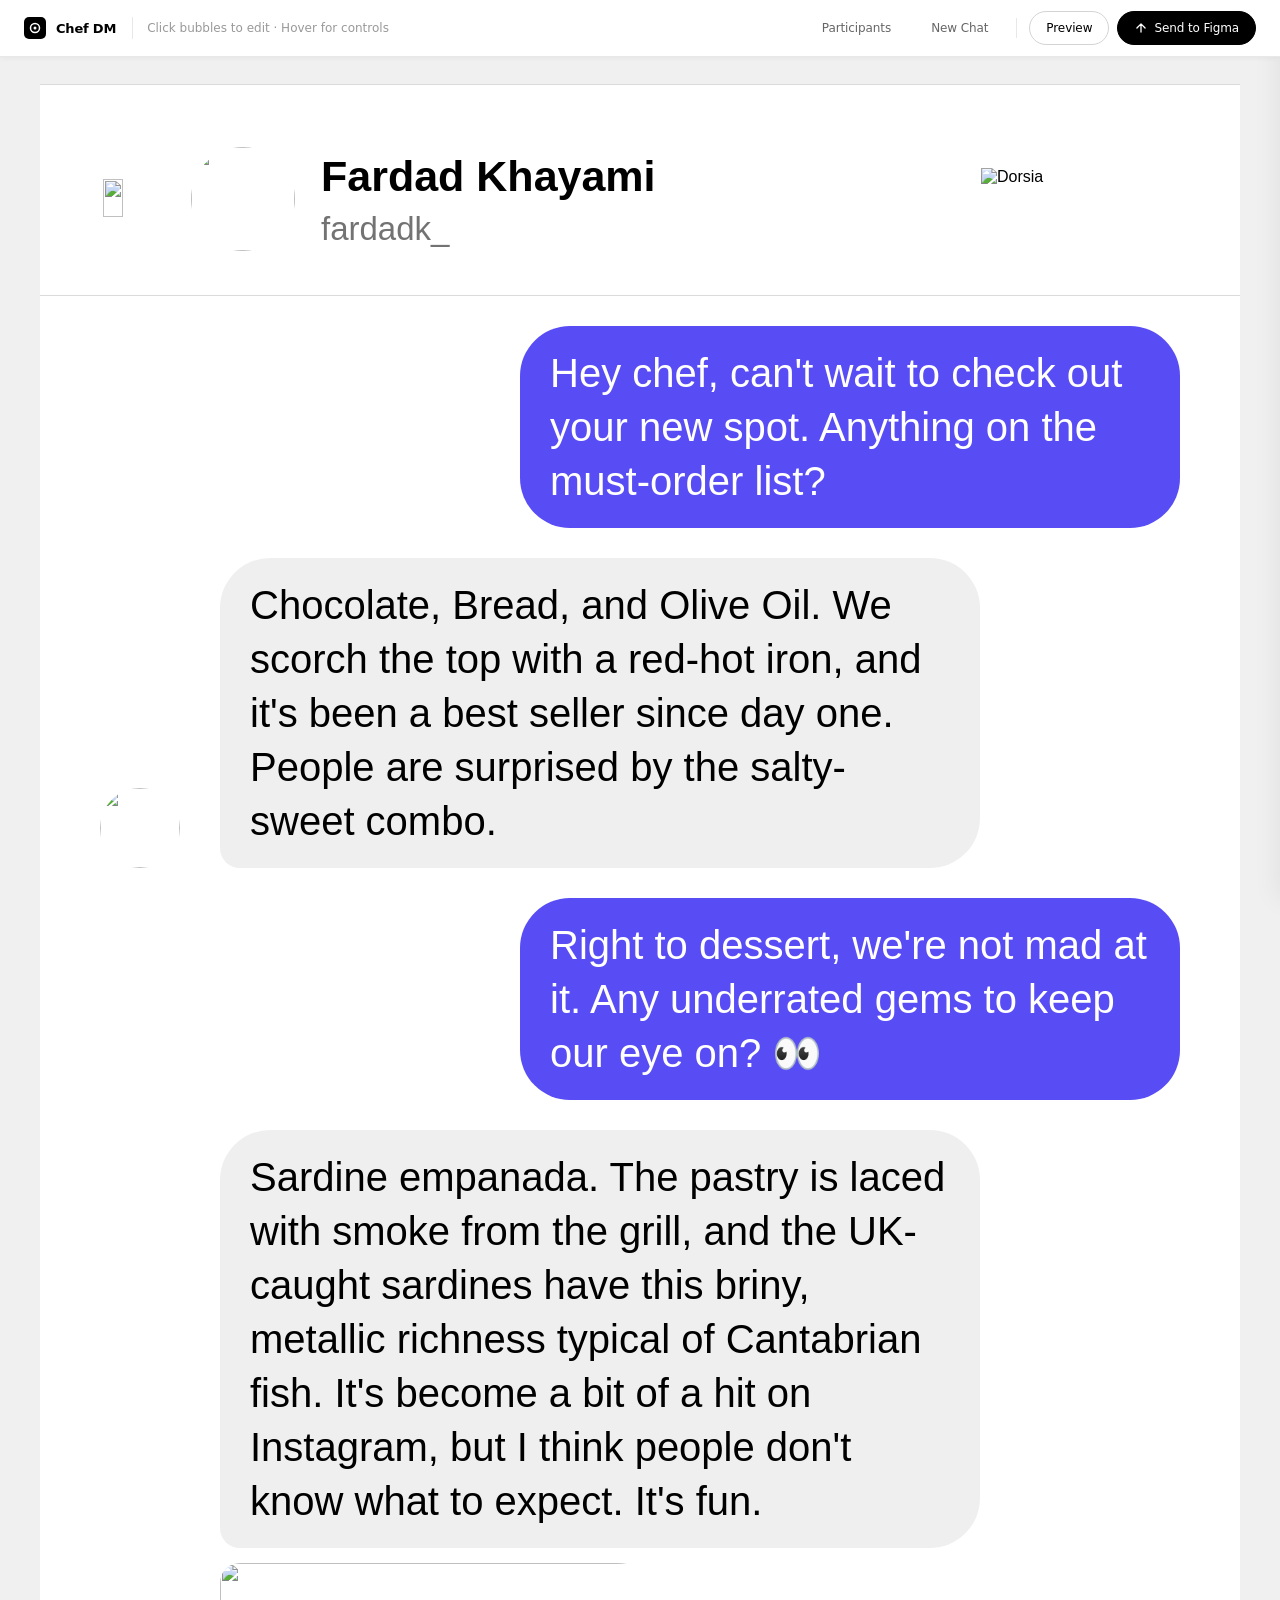
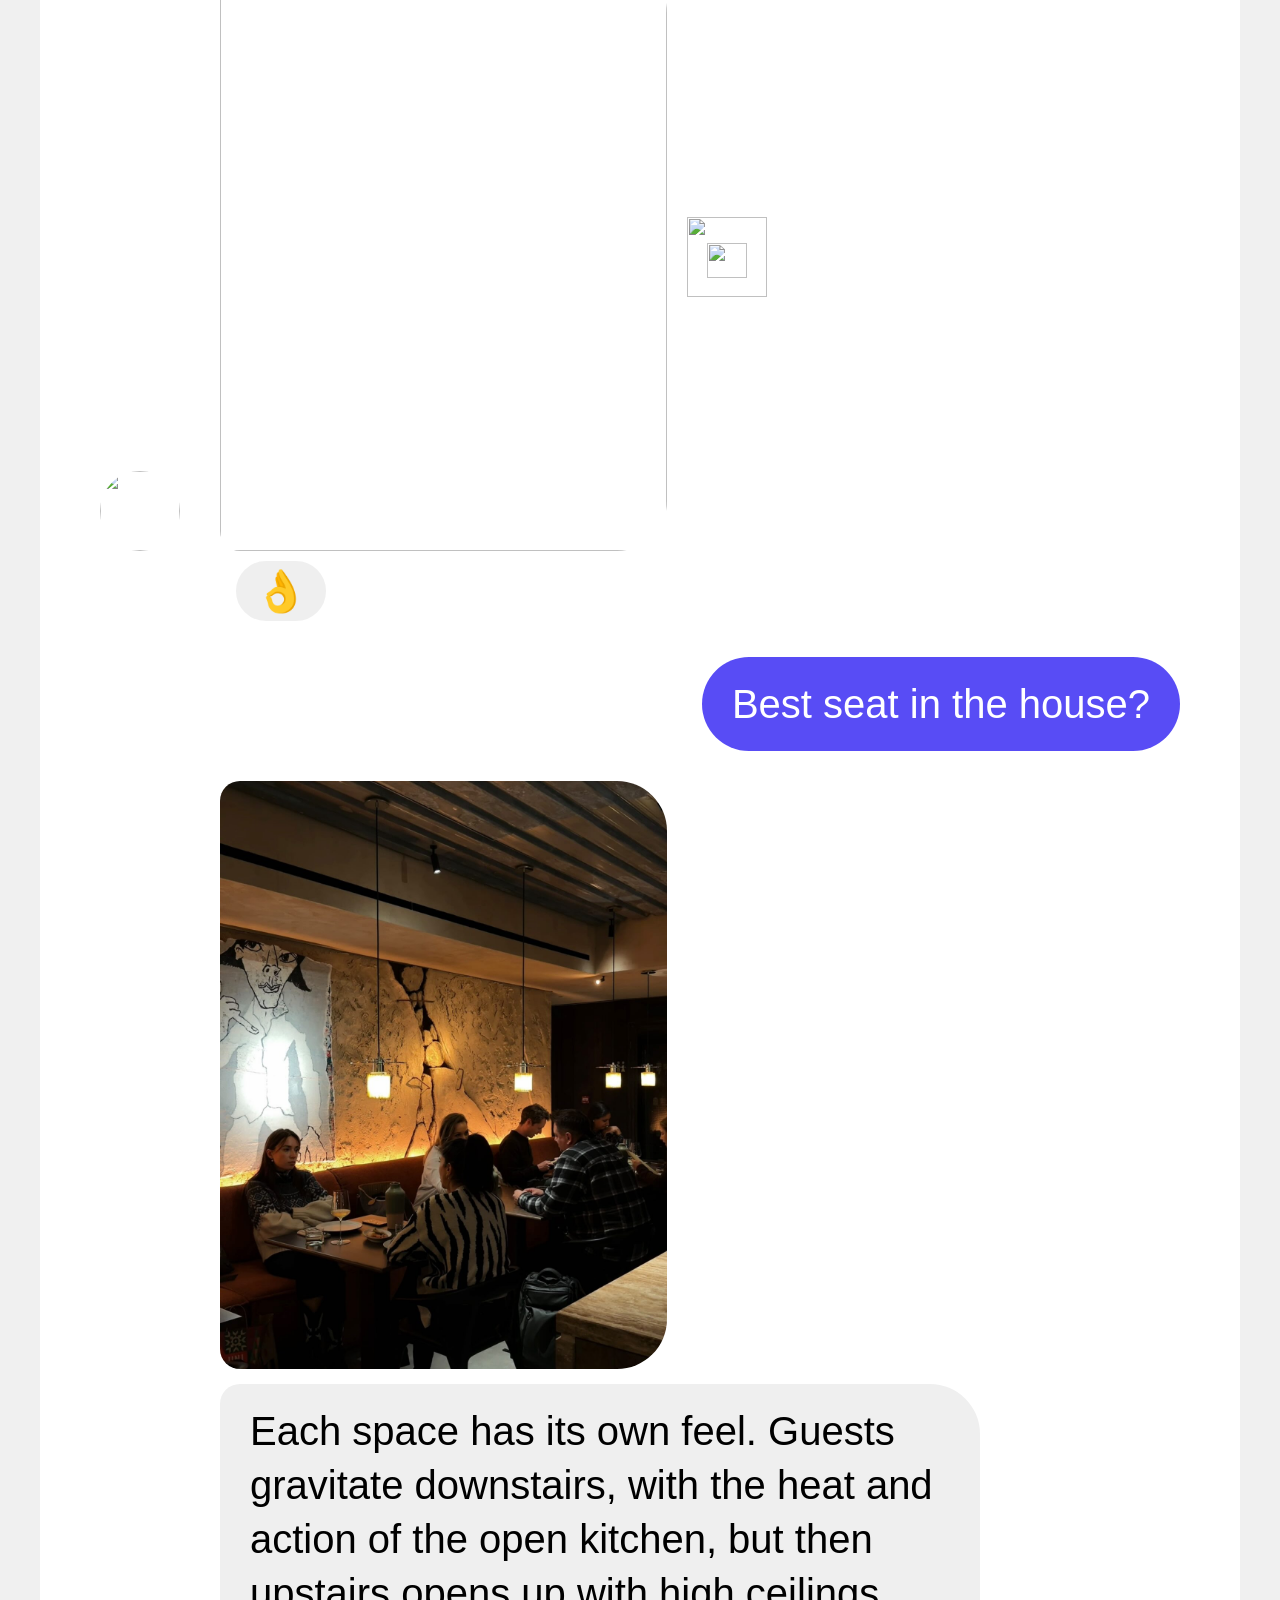
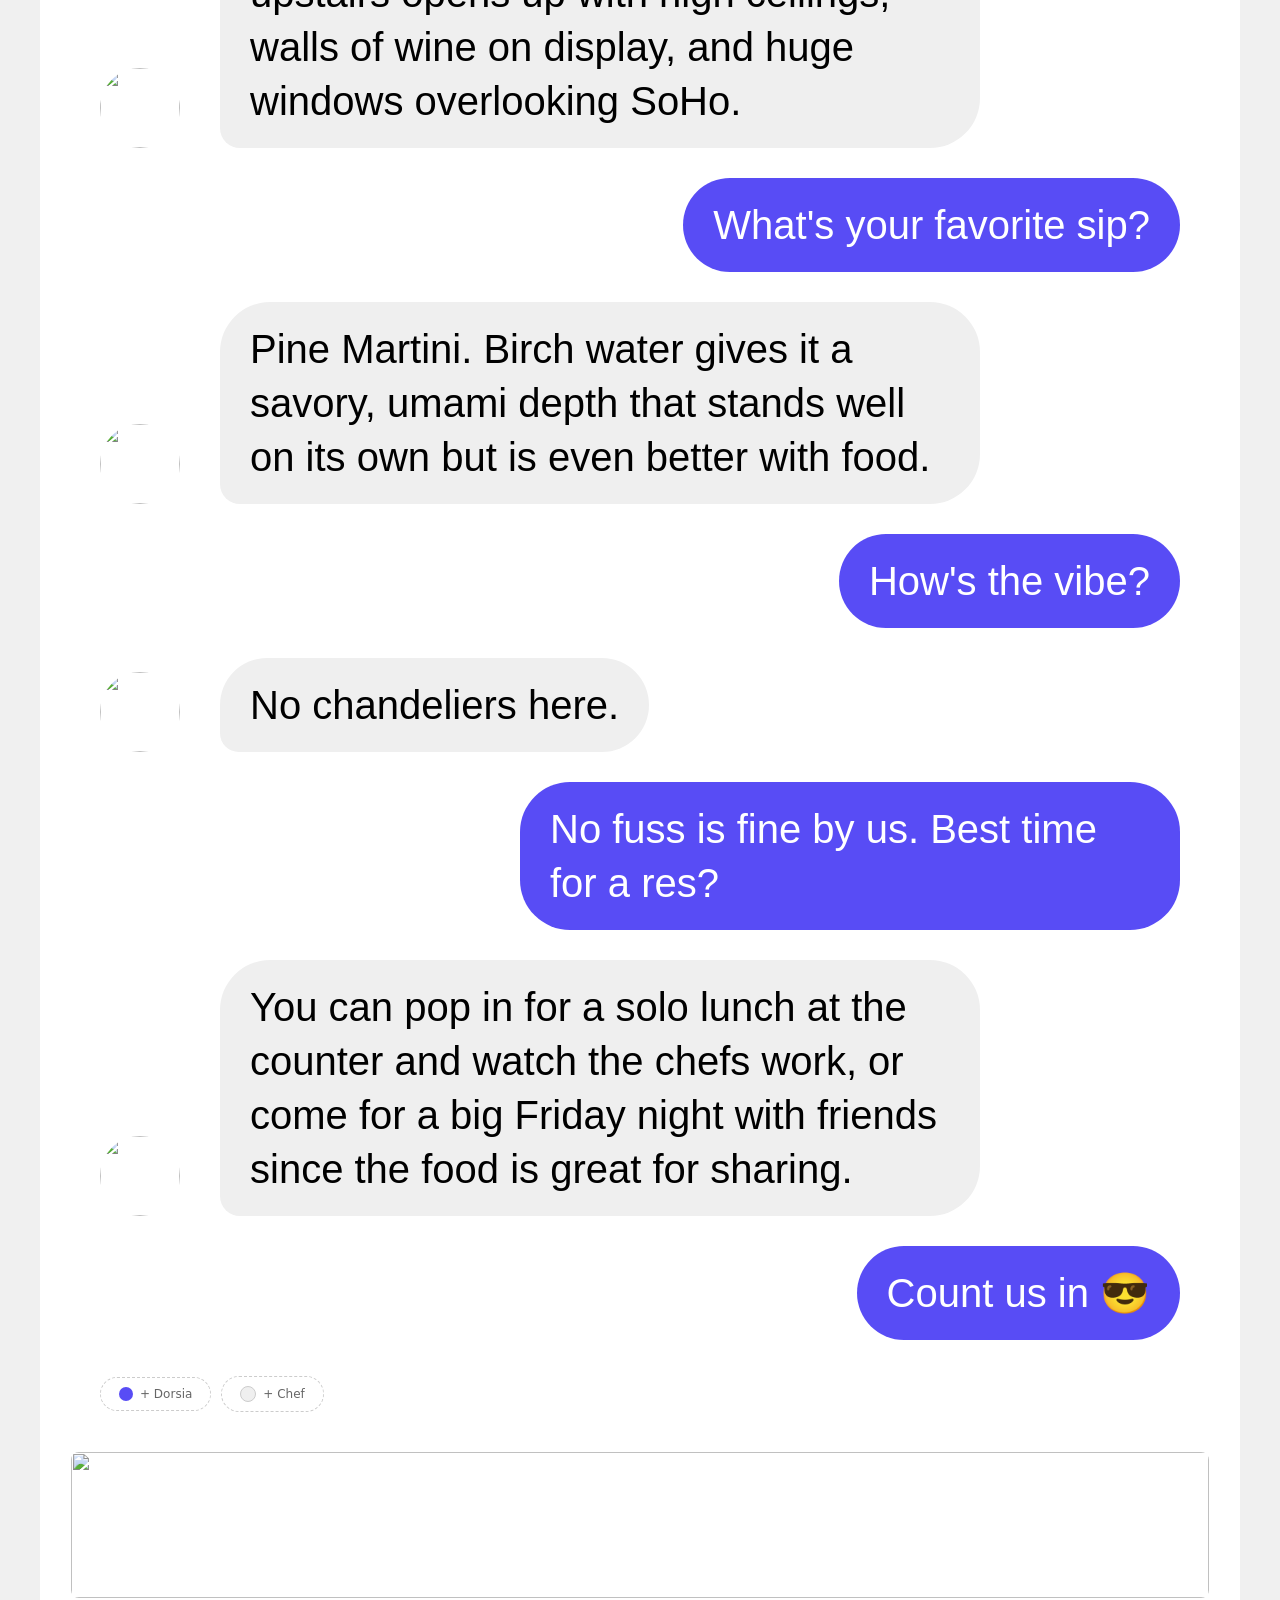
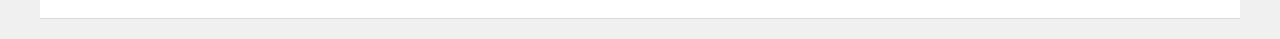
==== index.html @ bcac2c16 "Initial commit: Chef DM Editor" ====
<!DOCTYPE html>
<html lang="en">
<head>
  <meta charset="UTF-8">
  <meta name="viewport" content="width=1200">
  <title>Chef DM Editor</title>
  <script src="https://mcp.figma.com/mcp/html-to-design/capture.js" async></script>
  <style>
    /* ── FONTS ── */
    @font-face { font-family:'Sailec'; src:local('Sailec-Regular'),local('Sailec Regular'); font-weight:400; }
    @font-face { font-family:'Sailec'; src:local('Sailec-Medium'),local('Sailec Medium'); font-weight:500; }
    @font-face { font-family:'Sailec'; src:local('Sailec-Bold'),local('Sailec Bold'); font-weight:700; }
    @font-face { font-family:'SF Pro Text'; src:local('SFProText-Regular'),local('.SFProText-Regular'); font-weight:400; }
    @font-face { font-family:'SF Pro Text'; src:local('SFProText-Semibold'),local('.SFProText-Semibold'); font-weight:600; }
    @font-face { font-family:'SF Pro Display'; src:local('SFProDisplay-Semibold'),local('.SFProDisplay-Semibold'); font-weight:600; }

    --ui-font: 'Sailec', -apple-system, system-ui, sans-serif;

    *,*::before,*::after { box-sizing:border-box; margin:0; padding:0; }

    /* ── EDITOR BAR (light) ── */
    .editor-bar {
      position:fixed; top:0; left:0; right:0; z-index:9000;
      background:#fff; color:#000;
      padding:0 24px; height:56px;
      display:flex; align-items:center; gap:14px;
      font-family:'Sailec',-apple-system,system-ui,sans-serif; font-size:13px;
      border-bottom:1px solid #e8e8e8;
      box-shadow:0 1px 6px rgba(0,0,0,.05);
    }
    .editor-bar-logo {
      display:flex; align-items:center; gap:10px;
      padding-right:16px; border-right:1px solid #e8e8e8;
    }
    .editor-bar-logo-dot {
      width:22px; height:22px; background:#000; border-radius:5px;
      display:flex; align-items:center; justify-content:center;
    }
    .editor-bar-logo-dot svg { display:block; }
    .editor-bar-title { font-weight:700; font-size:13px; color:#000; letter-spacing:-.2px; }
    .editor-bar-hint  { color:#999; font-size:12px; font-weight:400; }
    .editor-bar-right { margin-left:auto; display:flex; gap:8px; align-items:center; }
    .editor-bar-divider { width:1px; height:20px; background:#e8e8e8; margin:0 4px; }

    /* ── BUTTONS (Dorsia Exec) ── */
    .btn {
      font-family:'Sailec',-apple-system,system-ui,sans-serif;
      font-size:12px; font-weight:500; letter-spacing:-.1px;
      padding:0 16px; height:34px; border-radius:100px;
      border:none; cursor:pointer; transition:all .15s;
      display:inline-flex; align-items:center; gap:6px; white-space:nowrap;
    }
    .btn-outline {
      background:transparent; color:#000;
      border:1px solid #d4d4d4;
    }
    .btn-outline:hover { background:#f5f5f5; border-color:#aaa; }
    .btn-ghost { background:transparent; color:#666; border:none; }
    .btn-ghost:hover { background:#f5f5f5; color:#000; }
    .btn-dark {
      background:#000; color:#fff; border:1px solid #000;
    }
    .btn-dark:hover { background:#222; }
    .btn-figma {
      background:#584cf5; color:#fff; border:1px solid #584cf5;
    }
    .btn-figma:hover { background:#4a3fe0; }
    .btn-danger { background:transparent; color:#c0392b; border:1px solid #f5c6c2; }
    .btn-danger:hover { background:#fef2f2; }

    /* ── PARTICIPANTS PANEL (light) ── */
    #participants-panel {
      position:fixed; top:0; right:0; bottom:0; width:320px; z-index:8999;
      background:#fff; color:#000;
      padding:64px 20px 24px;
      border-left:1px solid #e8e8e8;
      transform:translateX(100%); transition:transform .25s ease;
      overflow-y:auto;
      font-family:'Sailec',-apple-system,system-ui,sans-serif;
      box-shadow:-4px 0 24px rgba(0,0,0,.06);
    }
    #participants-panel.open { transform:translateX(0); }
    .panel-title {
      font-weight:700; font-size:14px; color:#000;
      margin-bottom:20px; letter-spacing:-.2px;
    }
    .participant-card {
      background:#f8f8f8; border-radius:10px;
      padding:14px; margin-bottom:10px;
      border:1px solid #ebebeb;
    }
    .participant-card-header {
      display:flex; align-items:center; gap:12px; margin-bottom:12px;
    }
    .p-avatar-wrap { position:relative; width:48px; height:48px; flex-shrink:0; }
    .p-avatar {
      width:48px; height:48px; border-radius:50%; object-fit:cover;
      background:#e0e0e0; display:block;
    }
    .p-avatar-btn {
      position:absolute; inset:0; background:rgba(0,0,0,.5); border-radius:50%;
      display:flex; align-items:center; justify-content:center;
      opacity:0; cursor:pointer; transition:opacity .2s;
      font-size:10px; font-weight:600; color:white;
      font-family:'Sailec',-apple-system,system-ui,sans-serif;
    }
    .p-avatar-wrap:hover .p-avatar-btn { opacity:1; }
    .p-fields { flex:1; display:flex; flex-direction:column; gap:6px; }
    .p-input {
      background:#fff; border:1px solid #e0e0e0; border-radius:6px;
      color:#000; font-size:12px; padding:7px 10px; width:100%;
      font-family:'Sailec',-apple-system,system-ui,sans-serif;
      outline:none;
    }
    .p-input:focus { border-color:#584cf5; box-shadow:0 0 0 3px rgba(88,76,245,.1); }
    .p-label { font-size:11px; color:#888; margin-bottom:2px; font-weight:500; }
    .p-section-label {
      font-size:10px; font-weight:700; color:#999; letter-spacing:.06em;
      text-transform:uppercase; margin-bottom:10px;
    }
    .p-color-row { display:flex; align-items:center; gap:10px; margin-top:4px; }
    .p-color-swatches { display:flex; gap:6px; flex-wrap:wrap; }
    .color-swatch {
      width:22px; height:22px; border-radius:6px; cursor:pointer;
      border:2px solid transparent; transition:all .15s;
    }
    .color-swatch.active { border-color:#000; box-shadow:0 0 0 1px #000; }
    .color-swatch:hover { transform:scale(1.1); }
    .p-toggle { display:flex; align-items:center; justify-content:space-between; }
    .toggle-switch { position:relative; width:36px; height:20px; cursor:pointer; }
    .toggle-switch input { opacity:0; width:0; height:0; }
    .toggle-track {
      position:absolute; inset:0; background:#ddd; border-radius:10px; transition:background .2s;
    }
    .toggle-track::before {
      content:''; position:absolute; left:3px; top:3px;
      width:14px; height:14px; background:white; border-radius:50%;
      transition:transform .2s; box-shadow:0 1px 3px rgba(0,0,0,.2);
    }
    .toggle-switch input:checked + .toggle-track { background:#000; }
    .toggle-switch input:checked + .toggle-track::before { transform:translateX(16px); }
    .p-inactive { opacity:.4; pointer-events:none; }

    /* ── BODY ── */
    body {
      background:#f0f0f0; padding-top:56px;
      font-family:'SF Pro Text',-apple-system,BlinkMacSystemFont,sans-serif;
    }
    body.preview-mode {
      background:linear-gradient(160deg,#1a1a2e 0%,#0d0d1a 100%);
      min-height:100vh; padding:60px 0 120px;
      display:flex; justify-content:center; align-items:flex-start;
    }
    body.figma-capture-mode {
      background:white; padding:0;
    }
    body.preview-mode .editor-bar         { display:none; }
    body.figma-capture-mode .editor-bar   { display:none; }
    body.preview-mode #participants-panel  { display:none; }
    body.figma-capture-mode #participants-panel { display:none; }
    body.preview-mode .msg-controls        { display:none !important; }
    body.figma-capture-mode .msg-controls  { display:none !important; }
    body.preview-mode .add-msg-bar         { display:none; }
    body.figma-capture-mode .add-msg-bar   { display:none; }
    body.preview-mode [contenteditable]    { outline:none !important; cursor:default; }
    body.figma-capture-mode [contenteditable] { outline:none !important; cursor:default; }

    /* ── SEND TO FIGMA OVERLAY ── */
    #figma-ready-overlay {
      display:none; position:fixed; inset:0; z-index:99999;
      background:rgba(0,0,0,.7); backdrop-filter:blur(12px);
      align-items:center; justify-content:center;
      font-family:'Sailec',-apple-system,system-ui,sans-serif;
    }
    #figma-ready-overlay.show { display:flex; }
    .figma-ready-card {
      background:#fff; border-radius:20px; padding:36px 40px; max-width:420px; text-align:center;
      box-shadow:0 32px 80px rgba(0,0,0,.4);
    }
    .figma-ready-icon { font-size:40px; margin-bottom:16px; }
    .figma-ready-title { font-size:20px; font-weight:700; color:#000; margin-bottom:8px; }
    .figma-ready-body  { font-size:14px; color:#666; line-height:1.5; margin-bottom:24px; }
    .figma-ready-url {
      background:#f5f5f5; border-radius:8px; padding:10px 14px;
      font-size:12px; color:#333; word-break:break-all;
      margin-bottom:24px; text-align:left; font-family:monospace;
    }
    .figma-ready-actions { display:flex; gap:10px; justify-content:center; }

    /* ── iPHONE FRAME ── */
    #iphone-frame {
      position:relative; width:540px;
      background:#1c1c1e; border-radius:56px; padding:16px;
      box-shadow:inset 0 0 0 1px rgba(255,255,255,.13),inset 0 0 0 2.5px #2c2c2e,
        0 50px 120px rgba(0,0,0,.7),0 0 0 1px rgba(0,0,0,.6);
      flex-shrink:0;
    }
    .iphone-btn { position:absolute; background:#2c2c2e; border-radius:3px; }
    .iphone-mute     { left:-4px; top:116px; width:4px; height:30px; }
    .iphone-vol-up   { left:-4px; top:170px; width:4px; height:62px; }
    .iphone-vol-down { left:-4px; top:248px; width:4px; height:62px; }
    .iphone-power    { right:-4px; top:196px; width:4px; height:80px; }
    .iphone-screen   { background:white; border-radius:42px; overflow:hidden; display:flex; flex-direction:column; }
    .iphone-status   {
      position:relative; height:54px; background:white;
      display:flex; align-items:center; justify-content:space-between;
      padding:0 28px; flex-shrink:0; z-index:5;
    }
    .iphone-time { font-family:'SF Pro Text',-apple-system,sans-serif; font-size:15px; font-weight:600; letter-spacing:-.2px; }
    .iphone-island {
      position:absolute; top:11px; left:50%; transform:translateX(-50%);
      width:126px; height:36px; background:#000; border-radius:20px;
    }
    .iphone-status-icons { display:flex; align-items:center; gap:6px; }
    .iphone-content-outer { overflow:hidden; position:relative; }
    .iphone-home { height:34px; background:white; display:flex; align-items:center; justify-content:center; flex-shrink:0; }
    .iphone-home::before { content:''; width:134px; height:5px; background:#000; border-radius:3px; opacity:.18; }

    /* ── DM FRAME ── */
    #dm-design {
      width:1200px; margin:20px auto;
      background:white; border-top:1px solid #dbdbdb; border-bottom:1px solid #dbdbdb; overflow:visible;
    }
    body.figma-capture-mode #dm-design { margin:0; }

    /* ── HEADER ── */
    .dm-header { position:relative; height:210px; border-bottom:1px solid #dbdbdb; }
    .back-arrow { position:absolute; left:63px; top:94px; width:20px; height:38px; object-fit:contain; }
    .profile-area { position:absolute; left:151px; top:62px; display:flex; align-items:center; gap:26px; }
    .profile-photo-wrap { position:relative; width:104px; height:104px; flex-shrink:0; }
    .profile-photo { width:104px; height:104px; border-radius:50%; object-fit:cover; display:block; }
    .profile-replace-btn {
      position:absolute; inset:0; background:rgba(0,0,0,.5); border-radius:50%;
      display:flex; align-items:center; justify-content:center; opacity:0; cursor:pointer; transition:opacity .2s;
      color:white; font-family:'Sailec',-apple-system,sans-serif; font-size:11px; font-weight:600; text-align:center;
    }
    .profile-photo-wrap:hover .profile-replace-btn { opacity:1; }
    .profile-name {
      font-family:'SF Pro Display',-apple-system,sans-serif;
      font-size:43px; font-weight:600; color:#000; letter-spacing:0; line-height:1.35; white-space:nowrap;
    }
    .profile-handle { font-size:33px; font-weight:400; color:#737373; letter-spacing:0; line-height:1.35; margin-top:2px; white-space:nowrap; }
    .dorsia-logo { position:absolute; right:63px; top:83px; height:59px; width:196px; object-fit:contain; }

    /* ── MESSAGES ── */
    #messages-container {
      width:1080px; margin:0 auto; padding:30px 0 20px;
      display:flex; flex-direction:column; gap:30px;
    }

    /* Message row wrapper */
    .msg-outer { position:relative; display:flex; flex-direction:column; }
    .msg-outer[data-side="right"] { align-items:flex-end; }
    .msg-outer[data-side="left"]  { align-items:flex-start; }
    .msg-outer:hover .msg-controls { opacity:1; }

    /* Controls overlay */
    .msg-controls {
      position:absolute; top:-12px; right:0; z-index:100;
      display:flex; align-items:center; gap:5px;
      opacity:0; transition:opacity .15s;
      font-family:'Sailec',-apple-system,system-ui,sans-serif;
    }
    .msg-outer[data-side="left"] .msg-controls { right:auto; left:0; }
    .msg-controls select {
      font-size:11px; font-weight:500; padding:4px 8px; border-radius:100px;
      background:#000; color:white; border:none; cursor:pointer; outline:none;
      font-family:'Sailec',-apple-system,system-ui,sans-serif;
    }
    .ctrl-btn {
      height:26px; padding:0 10px; border-radius:100px; border:none; cursor:pointer;
      font-size:12px; font-weight:600; display:inline-flex; align-items:center;
      transition:opacity .15s; font-family:'Sailec',-apple-system,system-ui,sans-serif;
    }
    .ctrl-btn:hover { opacity:.75; }
    .ctrl-del  { background:#c0392b; color:white; font-size:14px; padding:0 9px; }
    .ctrl-react { background:#fff; color:#000; border:1px solid #e0e0e0; font-size:14px; padding:0 8px; }

    /* Emoji picker */
    #emoji-picker {
      position:fixed; z-index:99999;
      background:#fff; border:1px solid #e8e8e8; border-radius:12px;
      padding:8px; display:flex; gap:4px; flex-wrap:wrap; max-width:220px;
      box-shadow:0 8px 32px rgba(0,0,0,.14);
      font-family:'Sailec',-apple-system,system-ui,sans-serif;
    }
    .emoji-opt {
      width:36px; height:36px; border-radius:8px; border:none; cursor:pointer;
      font-size:20px; background:transparent; display:flex; align-items:center; justify-content:center;
      transition:background .1s;
    }
    .emoji-opt:hover { background:#f0f0f0; }
    .emoji-clear {
      font-size:13px; color:#999; font-weight:700;
      border:1px solid #e8e8e8; border-radius:8px; width:36px; height:36px;
    }

    /* Right bubble (Dorsia) */
    .msg-right { max-width:660px; }
    .bubble-right {
      border-radius:50px; padding:20px 30px;
      font-size:40px; font-weight:400; letter-spacing:0; line-height:1.35;
      word-break:break-word;
    }

    /* Left bubble (Chef / Person3) */
    .msg-left-row { display:flex; gap:40px; align-items:flex-end; width:100%; }
    .msg-left-group { display:flex; flex-direction:column; width:100%; }
    .avatar { width:80px; height:80px; border-radius:50%; object-fit:cover; flex-shrink:0; }
    .avatar-spacer { width:80px; flex-shrink:0; }
    .bubbles-col { display:flex; flex-direction:column; gap:15px; align-items:flex-start; max-width:762px; }
    .bubble-left {
      background:#efefef; padding:20px 30px; max-width:700px;
      font-size:40px; font-weight:400; color:#000; letter-spacing:0; line-height:1.35;
      word-break:break-word;
    }
    .bubble-first { border-radius:50px 50px 50px 20px; }
    .bubble-cont  { border-radius:20px 50px 50px 20px; }

    /* Photo message */
    .photo-wrap { position:relative; width:447px; height:588px; flex-shrink:0; }
    .food-photo { width:100%; height:100%; object-fit:cover; border-radius:20px 50px 50px 20px; display:block; }
    .photo-replace-btn {
      position:absolute; inset:0; background:rgba(0,0,0,.45); border-radius:20px 50px 50px 20px;
      display:flex; flex-direction:column; align-items:center; justify-content:center; gap:8px;
      opacity:0; cursor:pointer; transition:opacity .2s;
      color:white; font-family:'Sailec',-apple-system,system-ui,sans-serif; font-size:14px; font-weight:600;
    }
    .photo-wrap:hover .photo-replace-btn { opacity:1; }
    .photo-row { display:flex; gap:20px; align-items:center; }
    .reaction-dot { position:relative; width:80px; height:80px; flex-shrink:0; }
    .rdot-bg  { position:absolute; top:0; left:0; width:80px; height:80px; }
    .rdot-ico { position:absolute; top:26px; left:20px; width:40px; height:35px; object-fit:contain; mix-blend-mode:multiply; }
    .reaction-pill-row { padding-left:130px; margin-top:4px; }
    .reaction-pill {
      display:inline-flex; align-items:center; justify-content:center;
      background:#efefef; border:6px solid #fff; border-radius:50px;
      padding:10px 20px; font-size:40px; line-height:1; letter-spacing:0;
    }

    /* ── ADD MESSAGE BAR ── */
    .add-msg-bar {
      width:1080px; margin:0 auto; padding:16px 0 30px;
      display:flex; gap:10px; align-items:center;
    }
    .add-msg-btn {
      display:flex; align-items:center; gap:7px;
      padding:9px 18px; border-radius:100px;
      border:1.5px dashed #ccc;
      background:transparent; cursor:pointer;
      font-family:'Sailec',-apple-system,system-ui,sans-serif;
      font-size:12px; font-weight:500; color:#666; transition:all .15s;
    }
    .add-msg-btn:hover { background:#f5f5f5; border-color:#999; color:#000; }
    .add-msg-dot { width:14px; height:14px; border-radius:50%; display:inline-block; flex-shrink:0; }

    /* ── BOTTOM BANNER ── */
    .bottom-banner { width:1138px; height:146px; margin:10px auto 20px; overflow:hidden; border-radius:8px; }
    .bottom-banner img { width:100%; height:100%; object-fit:cover; display:block; }

    /* Editable highlights */
    [contenteditable]:hover { outline:2px dashed rgba(88,76,245,.3); outline-offset:3px; border-radius:4px; cursor:text; }
    [contenteditable]:focus { outline:2px solid #584cf5; outline-offset:3px; border-radius:4px; }
    body.preview-mode [contenteditable]      { outline:none !important; }
    body.figma-capture-mode [contenteditable]{ outline:none !important; }
  </style>
</head>
<body>

<!-- EDITOR BAR -->
<div class="editor-bar">
  <div class="editor-bar-logo">
    <div class="editor-bar-logo-dot">
      <svg width="12" height="12" viewBox="0 0 12 12" fill="white">
        <circle cx="6" cy="6" r="4.5" stroke="white" stroke-width="1.5" fill="none"/>
        <circle cx="6" cy="6" r="1.5" fill="white"/>
      </svg>
    </div>
    <span class="editor-bar-title">Chef DM</span>
  </div>
  <span class="editor-bar-hint">Click bubbles to edit · Hover for controls</span>
  <div class="editor-bar-right">
    <button class="btn btn-ghost" onclick="togglePanel()">Participants</button>
    <button class="btn btn-ghost" onclick="newChat()">New Chat</button>
    <div class="editor-bar-divider"></div>
    <button class="btn btn-outline" onclick="enterPreview()">Preview</button>
    <button class="btn btn-dark" onclick="sendToFigma()">
      <svg width="14" height="14" viewBox="0 0 24 24" fill="none" stroke="currentColor" stroke-width="2.2" stroke-linecap="round" stroke-linejoin="round">
        <path d="M12 19V5M5 12l7-7 7 7"/>
      </svg>
      Send to Figma
    </button>
  </div>
</div>

<!-- PARTICIPANTS PANEL -->
<div id="participants-panel">
  <div class="panel-title">Participants</div>

  <!-- Dorsia -->
  <div class="participant-card">
    <div class="p-section-label">Dorsia · Right side</div>
    <div class="p-color-row">
      <span class="p-label">Bubble color</span>
      <div class="p-color-swatches" id="dorsia-colors">
        <div class="color-swatch active" style="background:#584cf5;" data-color="#584cf5" onclick="setParticipantColor('dorsia',this)" title="Dorsia purple"></div>
        <div class="color-swatch" style="background:#000;" data-color="#000" onclick="setParticipantColor('dorsia',this)" title="Black"></div>
        <div class="color-swatch" style="background:#D4A574;" data-color="#D4A574" onclick="setParticipantColor('dorsia',this)" title="Dorsia gold"></div>
        <div class="color-swatch" style="background:#0095F6;" data-color="#0095F6" onclick="setParticipantColor('dorsia',this)" title="Instagram blue"></div>
      </div>
    </div>
  </div>

  <!-- Chef -->
  <div class="participant-card">
    <div class="p-section-label">Chef · Left side</div>
    <div class="participant-card-header">
      <div class="p-avatar-wrap">
        <img id="p-chef-avatar" class="p-avatar" src="https://www.figma.com/api/mcp/asset/39e2594a-38e4-4467-bf9d-bcd5b341c7cd" alt="">
        <div class="p-avatar-btn" onclick="replaceParticipantAvatar('chef')">Change</div>
      </div>
      <div class="p-fields">
        <div><div class="p-label">Display name</div>
          <input class="p-input" id="p-chef-name" value="Chef" placeholder="Label" onchange="updateParticipantLabel('chef',this.value)">
        </div>
      </div>
    </div>
    <div class="p-color-row">
      <span class="p-label">Bubble color</span>
      <div class="p-color-swatches" id="chef-colors">
        <div class="color-swatch active" style="background:#efefef;" data-color="#efefef" onclick="setParticipantColor('chef',this)" title="Instagram gray"></div>
        <div class="color-swatch" style="background:#000;" data-color="#000" onclick="setParticipantColor('chef',this)" title="Black"></div>
        <div class="color-swatch" style="background:#D4A574;" data-color="#D4A574" onclick="setParticipantColor('chef',this)" title="Dorsia gold"></div>
        <div class="color-swatch" style="background:#584cf5;" data-color="#584cf5" onclick="setParticipantColor('chef',this)" title="Dorsia purple"></div>
      </div>
    </div>
  </div>

  <!-- Person 3 -->
  <div class="participant-card" id="p3-card">
    <div class="p-toggle" style="margin-bottom:12px;">
      <div>
        <div style="font-size:13px;font-weight:700;color:#000;">Add 3rd Person</div>
        <div class="p-label" style="margin-top:2px;">Appears on left side</div>
      </div>
      <label class="toggle-switch">
        <input type="checkbox" id="p3-toggle" onchange="togglePerson3(this.checked)">
        <div class="toggle-track"></div>
      </label>
    </div>
    <div id="p3-fields" class="p-inactive">
      <div class="participant-card-header">
        <div class="p-avatar-wrap">
          <img id="p-person3-avatar" class="p-avatar" src="" alt="" style="background:#ddd;">
          <div class="p-avatar-btn" onclick="replaceParticipantAvatar('person3')">Set Photo</div>
        </div>
        <div class="p-fields">
          <div><div class="p-label">Display name</div>
            <input class="p-input" id="p3-name" value="Guest" placeholder="Name" onchange="updateParticipantLabel('person3',this.value)">
          </div>
        </div>
      </div>
      <div class="p-color-row">
        <span class="p-label">Bubble color</span>
        <div class="p-color-swatches" id="p3-colors">
          <div class="color-swatch active" style="background:#efefef;" data-color="#efefef" onclick="setParticipantColor('person3',this)" title="Instagram gray"></div>
          <div class="color-swatch" style="background:#000;" data-color="#000" onclick="setParticipantColor('person3',this)" title="Black"></div>
          <div class="color-swatch" style="background:#D4A574;" data-color="#D4A574" onclick="setParticipantColor('person3',this)" title="Dorsia gold"></div>
          <div class="color-swatch" style="background:#584cf5;" data-color="#584cf5" onclick="setParticipantColor('person3',this)" title="Dorsia purple"></div>
        </div>
      </div>
    </div>
  </div>
</div>

<!-- SEND TO FIGMA OVERLAY -->
<div id="figma-ready-overlay">
  <div class="figma-ready-card">
    <div class="figma-ready-icon">↑</div>
    <div class="figma-ready-title">Ready to send</div>
    <div class="figma-ready-body">A clean version of your chat is open at this URL. Ask Claude to "send this to Figma" to import it.</div>
    <div class="figma-ready-url" id="figma-capture-url"></div>
    <div class="figma-ready-actions">
      <button class="btn btn-outline" onclick="closeFigmaOverlay()">Cancel</button>
      <button class="btn btn-dark" onclick="copyFigmaUrl()">Copy URL</button>
    </div>
  </div>
</div>

<!-- DM DESIGN -->
<div id="dm-design">

  <!-- HEADER (never changes) -->
  <div class="dm-header">
    <img class="back-arrow" src="https://www.figma.com/api/mcp/asset/26d30794-5c13-4a9f-8441-b1c21ef2b5a3" alt="">
    <div class="profile-area">
      <div class="profile-photo-wrap">
        <img id="img-profile" class="profile-photo" src="https://www.figma.com/api/mcp/asset/b1e19405-436c-48c5-b9c1-053e8bc1356d" alt="">
        <div class="profile-replace-btn" onclick="replacePhoto('img-profile')">Change</div>
      </div>
      <div>
        <div class="profile-name" contenteditable="true" spellcheck="false">Fardad Khayami</div>
        <div class="profile-handle" contenteditable="true" spellcheck="false">fardadk_</div>
      </div>
    </div>
    <img class="dorsia-logo" src="https://www.figma.com/api/mcp/asset/4e46ecd5-4e99-4717-9fcd-c21cbfb4a6d6" alt="Dorsia">
  </div>

  <!-- MESSAGES (rendered by JS) -->
  <div id="messages-container"></div>

  <!-- ADD MESSAGE BAR -->
  <div class="add-msg-bar" id="add-msg-bar">
    <button class="add-msg-btn" onclick="addMessage('dorsia')">
      <span class="add-msg-dot" style="background:#584cf5;"></span>+ Dorsia
    </button>
    <button class="add-msg-btn" onclick="addMessage('chef')">
      <span class="add-msg-dot" style="background:#efefef; border:1px solid #ccc;"></span>+ Chef
    </button>
    <button class="add-msg-btn" id="add-p3-btn" style="display:none;" onclick="addMessage('person3')">
      <span class="add-msg-dot" id="add-p3-dot" style="background:#d4f1eb; border:1px solid #ccc;"></span>
      <span id="add-p3-label">+ Guest</span>
    </button>
  </div>

  <!-- FOOTER BANNER (never changes) -->
  <div class="bottom-banner">
    <img src="https://www.figma.com/api/mcp/asset/d0f8bc37-dc4a-47fd-a405-0c44a5be3cf8" alt="">
  </div>

</div><!-- /dm-design -->

<script>
// ─── ASSETS ──────────────────────────────────────────────────────────────────
const A = {
  chefAvatar:   'https://www.figma.com/api/mcp/asset/39e2594a-38e4-4467-bf9d-bcd5b341c7cd',
  reactionBg:   'https://www.figma.com/api/mcp/asset/462cb887-f7f1-47eb-a3c7-50a40a24abad',
  reactionIcon: 'https://www.figma.com/api/mcp/asset/3a1d0743-d68c-41ab-8103-c401f8e1faca',
};

const EMOJI_OPTIONS = ['👌','❤️','🔥','😂','👍','😎','🙌','✨','🤌','💯'];

// ─── STATE ───────────────────────────────────────────────────────────────────
let uid = 20;
const participants = {
  dorsia:  { id:'dorsia',  side:'right', color:'#584cf5', textColor:'#fff',  avatar:null,           label:'Dorsia' },
  chef:    { id:'chef',    side:'left',  color:'#efefef', textColor:'#000',  avatar:A.chefAvatar,   label:'Chef'   },
  person3: { id:'person3', side:'left',  color:'#d4f1eb', textColor:'#000',  avatar:null,           label:'Guest', active:false },
};

let messages = [
  { id:1,  from:'dorsia', type:'text',  text:"Hey chef, can't wait to check out your new spot. Anything on the must-order list?" },
  { id:2,  from:'chef',   type:'text',  text:"Chocolate, Bread, and Olive Oil. We scorch the top with a red-hot iron, and it's been a best seller since day one. People are surprised by the salty-sweet combo." },
  { id:3,  from:'dorsia', type:'text',  text:"Right to dessert, we're not mad at it. Any underrated gems to keep our eye on? 👀" },
  { id:4,  from:'chef',   type:'photo', text:"Sardine empanada. The pastry is laced with smoke from the grill, and the UK-caught sardines have this briny, metallic richness typical of Cantabrian fish. It's become a bit of a hit on Instagram, but I think people don't know what to expect. It's fun.", photo:'empanada.jpg', reaction:'👌' },
  { id:5,  from:'dorsia', type:'text',  text:"Best seat in the house?" },
  { id:6,  from:'chef',   type:'photo', text:"Each space has its own feel. Guests gravitate downstairs, with the heat and action of the open kitchen, but then upstairs opens up with high ceilings, walls of wine on display, and huge windows overlooking SoHo.", photo:'interior.jpg', reaction:null, photoFirst:true },
  { id:7,  from:'dorsia', type:'text',  text:"What's your favorite sip?" },
  { id:8,  from:'chef',   type:'text',  text:"Pine Martini. Birch water gives it a savory, umami depth that stands well on its own but is even better with food." },
  { id:9,  from:'dorsia', type:'text',  text:"How's the vibe?" },
  { id:10, from:'chef',   type:'text',  text:"No chandeliers here." },
  { id:11, from:'dorsia', type:'text',  text:"No fuss is fine by us. Best time for a res?" },
  { id:12, from:'chef',   type:'text',  text:"You can pop in for a solo lunch at the counter and watch the chefs work, or come for a big Friday night with friends since the food is great for sharing." },
  { id:13, from:'dorsia', type:'text',  text:"Count us in 😎" },
];

// ─── RENDER ──────────────────────────────────────────────────────────────────
function render() {
  const container = document.getElementById('messages-container');
  container.innerHTML = '';

  messages.forEach((msg, i) => {
    const p = participants[msg.from];
    const prevFrom = i > 0 ? messages[i - 1].from : null;
    const isFirst  = prevFrom !== msg.from;

    const outer = document.createElement('div');
    outer.className = 'msg-outer';
    outer.dataset.id  = msg.id;
    outer.dataset.side = p.side;

    const ctrlHtml = `<div class="msg-controls">${buildControls(msg, i)}</div>`;

    if (p.side === 'right') {
      outer.innerHTML = ctrlHtml + `
        <div class="msg-right">
          <div class="bubble-right" contenteditable="true" spellcheck="false"
               style="background:${p.color};color:${p.textColor};"
               onblur="saveText(${msg.id},this)">${msg.text}</div>
        </div>`;
    } else {
      outer.innerHTML = ctrlHtml + buildLeftMessage(msg, p, isFirst);
    }

    container.appendChild(outer);
  });
}

function buildControls(msg, i) {
  const activeP = Object.values(participants).filter(p =>
    p.id === 'dorsia' || p.id === 'chef' || (p.id === 'person3' && p.active)
  );
  const options = activeP.map(p =>
    `<option value="${p.id}" ${p.id === msg.from ? 'selected' : ''}>${p.label}</option>`
  ).join('');
  const reactionLabel = msg.reaction ? msg.reaction : '😊';
  return `
    <select onchange="changeSpeaker(${msg.id},this.value)" title="Change speaker">${options}</select>
    <button class="ctrl-btn ctrl-react" onclick="toggleEmojiPicker(${msg.id},this)" title="Add reaction">${reactionLabel}</button>
    <button class="ctrl-btn ctrl-del" onclick="deleteMessage(${msg.id})" title="Delete">×</button>
  `;
}

function buildLeftMessage(msg, p, showAvatar) {
  const avatarHtml = showAvatar
    ? `<img class="avatar" src="${p.avatar || ''}" alt="" style="${!p.avatar ? 'background:#ccc;' : ''}">`
    : `<div class="avatar-spacer"></div>`;

  let bubbles = '';

  if (msg.type === 'photo' && msg.photoFirst) {
    bubbles += buildPhotoEl(msg);
    bubbles += `<div class="bubble-left bubble-cont" contenteditable="true" spellcheck="false"
      style="background:${p.color};color:${p.textColor};"
      onblur="saveText(${msg.id},this)">${msg.text}</div>`;
  } else if (msg.type === 'photo') {
    bubbles += `<div class="bubble-left bubble-first" contenteditable="true" spellcheck="false"
      style="background:${p.color};color:${p.textColor};"
      onblur="saveText(${msg.id},this)">${msg.text}</div>`;
    bubbles += buildPhotoEl(msg);
  } else {
    bubbles += `<div class="bubble-left bubble-first" contenteditable="true" spellcheck="false"
      style="background:${p.color};color:${p.textColor};"
      onblur="saveText(${msg.id},this)">${msg.text}</div>`;
  }

  const reactionPill = msg.reaction
    ? `<div class="reaction-pill-row"><div class="reaction-pill">${msg.reaction}</div></div>` : '';

  return `
    <div class="msg-left-group">
      <div class="msg-left-row">
        ${avatarHtml}
        <div class="bubbles-col">${bubbles}</div>
      </div>
      ${reactionPill}
    </div>`;
}

function buildPhotoEl(msg) {
  const reactionDot = msg.reaction ? `
    <div class="reaction-dot">
      <img class="rdot-bg" src="${A.reactionBg}" alt="">
      <img class="rdot-ico" src="${A.reactionIcon}" alt="">
    </div>` : '';
  return `
    <div class="photo-row">
      <div class="photo-wrap">
        <img class="food-photo" src="${msg.photo || ''}" alt="" id="photo-${msg.id}" ${!msg.photo ? 'style="background:#ddd;"' : ''}>
        <div class="photo-replace-btn" onclick="replaceMessagePhoto(${msg.id})">
          <svg width="24" height="24" viewBox="0 0 24 24" fill="none" stroke="currentColor" stroke-width="2">
            <path d="M21 15v4a2 2 0 01-2 2H5a2 2 0 01-2-2v-4"/>
            <polyline points="17 8 12 3 7 8"/><line x1="12" y1="3" x2="12" y2="15"/>
          </svg>Replace Photo
        </div>
      </div>
      ${reactionDot}
    </div>`;
}

// ─── EMOJI PICKER ─────────────────────────────────────────────────────────────
function toggleEmojiPicker(msgId, btn) {
  const existing = document.getElementById('emoji-picker');
  if (existing) { existing.remove(); return; }

  const picker = document.createElement('div');
  picker.id = 'emoji-picker';
  picker.innerHTML =
    EMOJI_OPTIONS.map(e =>
      `<button class="emoji-opt" onclick="setReaction(${msgId},'${e}')">${e}</button>`
    ).join('') +
    `<button class="emoji-opt emoji-clear" onclick="setReaction(${msgId},null)" title="Remove reaction">✕</button>`;

  const rect = btn.getBoundingClientRect();
  picker.style.top  = (rect.bottom + 6) + 'px';
  picker.style.left = Math.max(8, rect.left - 60) + 'px';
  document.body.appendChild(picker);

  setTimeout(() => {
    document.addEventListener('click', function dismiss(e) {
      if (!picker.contains(e.target) && e.target !== btn) {
        picker.remove();
        document.removeEventListener('click', dismiss);
      }
    });
  }, 10);
}

function setReaction(id, emoji) {
  const msg = messages.find(m => m.id === id);
  if (msg) msg.reaction = emoji;
  const picker = document.getElementById('emoji-picker');
  if (picker) picker.remove();
  render();
}

// ─── MUTATIONS ───────────────────────────────────────────────────────────────
function saveText(id, el) {
  const msg = messages.find(m => m.id === id);
  if (msg) msg.text = el.innerText;
}

function addMessage(from) {
  messages.push({ id: ++uid, from, type:'text', text:'Type something...' });
  render();
  requestAnimationFrame(() => {
    const all = document.querySelectorAll('[contenteditable]');
    const last = Array.from(all).findLast(el => el.closest('[data-id]'));
    if (last) { last.focus(); selectAll(last); }
  });
}

function deleteMessage(id) {
  messages = messages.filter(m => m.id !== id);
  render();
}

function changeSpeaker(id, newFrom) {
  const msg = messages.find(m => m.id === id);
  if (msg) { msg.from = newFrom; render(); }
}

function newChat() {
  if (!confirm('Clear all messages and start a new chat?')) return;
  messages = [];
  render();
}

// ─── PHOTOS ──────────────────────────────────────────────────────────────────
function replacePhoto(imgId) {
  pickFile(file => {
    const r = new FileReader();
    r.onload = e => document.getElementById(imgId).src = e.target.result;
    r.readAsDataURL(file);
  });
}

function replaceMessagePhoto(id) {
  pickFile(file => {
    const r = new FileReader();
    r.onload = e => {
      const msg = messages.find(m => m.id === id);
      if (msg) msg.photo = e.target.result;
      const img = document.getElementById('photo-' + id);
      if (img) img.src = e.target.result;
    };
    r.readAsDataURL(file);
  });
}

function replaceParticipantAvatar(pid) {
  pickFile(file => {
    const r = new FileReader();
    r.onload = e => {
      participants[pid].avatar = e.target.result;
      const panelImg = document.getElementById('p-' + pid + '-avatar');
      if (panelImg) panelImg.src = e.target.result;
      render();
    };
    r.readAsDataURL(file);
  });
}

function pickFile(cb) {
  const inp = document.createElement('input');
  inp.type = 'file'; inp.accept = 'image/*';
  inp.onchange = () => { if (inp.files[0]) cb(inp.files[0]); };
  inp.click();
}

// ─── PARTICIPANTS ─────────────────────────────────────────────────────────────
function updateParticipantLabel(pid, val) {
  participants[pid].label = val || pid;
  render();
  updateAddBar();
}

function setParticipantColor(pid, el) {
  participants[pid].color = el.dataset.color;
  participants[pid].textColor = isLight(el.dataset.color) ? '#000' : '#fff';
  const group = el.closest('.p-color-swatches');
  group.querySelectorAll('.color-swatch').forEach(s => s.classList.remove('active'));
  el.classList.add('active');
  render();
}

function isLight(hex) {
  const r = parseInt(hex.slice(1,3),16), g = parseInt(hex.slice(3,5),16), b = parseInt(hex.slice(5,7),16);
  return (r*299 + g*587 + b*114) / 1000 > 128;
}

function togglePerson3(active) {
  participants.person3.active = active;
  document.getElementById('p3-fields').classList.toggle('p-inactive', !active);
  document.getElementById('add-p3-btn').style.display = active ? '' : 'none';
  render();
  updateAddBar();
}

function updateAddBar() {
  const lbl = document.getElementById('add-p3-label');
  const dot = document.getElementById('add-p3-dot');
  if (lbl) lbl.textContent = '+ ' + participants.person3.label;
  if (dot) dot.style.background = participants.person3.color;
}

function togglePanel() {
  document.getElementById('participants-panel').classList.toggle('open');
}

document.addEventListener('click', e => {
  const panel = document.getElementById('participants-panel');
  if (!panel.classList.contains('open')) return;
  const toggleBtn = e.target.closest('[onclick*="togglePanel"]');
  if (!toggleBtn && !panel.contains(e.target)) {
    panel.classList.remove('open');
  }
});

// ─── SEND TO FIGMA ────────────────────────────────────────────────────────────
function sendToFigma() {
  const base = window.location.href.split('?')[0];
  const captureUrl = base + '?figma=1';
  document.getElementById('figma-capture-url').textContent = captureUrl;
  document.getElementById('figma-ready-overlay').classList.add('show');
  window.open(captureUrl, '_blank');
}

function closeFigmaOverlay() {
  document.getElementById('figma-ready-overlay').classList.remove('show');
}

function copyFigmaUrl() {
  const url = document.getElementById('figma-capture-url').textContent;
  navigator.clipboard.writeText(url).then(() => {
    const btn = event.target;
    btn.textContent = 'Copied!';
    setTimeout(() => { btn.textContent = 'Copy URL'; }, 2000);
  });
}

function enterFigmaCapture() {
  document.body.classList.add('figma-capture-mode');
  document.body.style.paddingTop = '0';
  const dm = document.getElementById('dm-design');
  dm.style.margin = '0';
}

// ─── PREVIEW / IPHONE ────────────────────────────────────────────────────────
const SCREEN_W = 508, CHAT_W = 1200, SCALE = SCREEN_W / CHAT_W;

function enterPreview() {
  if (document.activeElement) document.activeElement.blur();
  const dm = document.getElementById('dm-design');
  const chatH = dm.offsetHeight;
  const scaledH = Math.ceil(chatH * SCALE);

  const phone = document.createElement('div');
  phone.id = 'iphone-frame';
  phone.innerHTML = `
    <div class="iphone-btn iphone-mute"></div>
    <div class="iphone-btn iphone-vol-up"></div>
    <div class="iphone-btn iphone-vol-down"></div>
    <div class="iphone-btn iphone-power"></div>
    <div class="iphone-screen">
      <div class="iphone-status">
        <span class="iphone-time">9:41</span>
        <div class="iphone-island"></div>
        <div class="iphone-status-icons">
          <svg width="17" height="12" viewBox="0 0 17 12" fill="black">
            <rect x="0" y="8" width="3" height="4" rx="1" opacity=".3"/>
            <rect x="4.5" y="5" width="3" height="7" rx="1" opacity=".3"/>
            <rect x="9" y="2" width="3" height="10" rx="1" opacity=".6"/>
            <rect x="13.5" y="0" width="3" height="12" rx="1"/>
          </svg>
          <svg width="16" height="12" viewBox="0 0 16 12" fill="none">
            <circle cx="8" cy="10.5" r="1.5" fill="black"/>
            <path d="M4.2 7.2C5.4 6 6.6 5.4 8 5.4s2.6.6 3.8 1.8" stroke="black" stroke-width="1.4" stroke-linecap="round"/>
            <path d="M1.5 4.5C3.3 2.7 5.5 1.8 8 1.8s4.7.9 6.5 2.7" stroke="black" stroke-width="1.4" stroke-linecap="round" opacity=".4"/>
          </svg>
          <svg width="25" height="12" viewBox="0 0 25 12" fill="none">
            <rect x=".5" y=".5" width="21" height="11" rx="3.5" stroke="black" stroke-opacity=".35"/>
            <rect x="2" y="2" width="17" height="8" rx="2" fill="black"/>
            <path d="M23 4v4a2 2 0 000-4z" fill="black" opacity=".4"/>
          </svg>
        </div>
      </div>
      <div class="iphone-content-outer" style="height:${scaledH}px;" id="iphone-slot"></div>
      <div class="iphone-home"></div>
    </div>`;

  dm.style.cssText = 'margin:0; transform-origin:top left; transform:scale('+SCALE+'); width:'+CHAT_W+'px;';
  phone.querySelector('#iphone-slot').appendChild(dm);
  document.body.appendChild(phone);
  document.body.classList.add('preview-mode');

  const back = document.createElement('button');
  back.id = 'back-btn';
  back.textContent = '← Back to Editor';
  back.style.cssText = 'position:fixed;bottom:30px;left:50%;transform:translateX(-50%);z-index:99999;background:rgba(255,255,255,.12);backdrop-filter:blur(16px);color:white;border:1px solid rgba(255,255,255,.25);border-radius:24px;padding:12px 28px;font-size:13px;font-weight:600;cursor:pointer;font-family:Sailec,-apple-system,sans-serif;';
  back.onclick = exitPreview;
  document.body.appendChild(back);
}

function exitPreview() {
  const dm = document.getElementById('dm-design');
  const phone = document.getElementById('iphone-frame');
  const back = document.getElementById('back-btn');
  dm.style.cssText = '';
  if (phone) { document.body.insertBefore(dm, phone); phone.remove(); }
  if (back) back.remove();
  document.body.classList.remove('preview-mode');
}

// ─── UTILS ───────────────────────────────────────────────────────────────────
function selectAll(el) {
  const range = document.createRange();
  range.selectNodeContents(el);
  const sel = window.getSelection();
  sel.removeAllRanges();
  sel.addRange(range);
}

document.addEventListener('keydown', e => {
  if (e.key === 'Enter' && e.target.hasAttribute('contenteditable')) {
    e.preventDefault();
    document.execCommand('insertLineBreak');
  }
});

window.addEventListener('load', () => {
  const params = new URLSearchParams(window.location.search);
  if (params.get('preview') === '1') setTimeout(enterPreview, 600);
  if (params.get('figma') === '1')   setTimeout(enterFigmaCapture, 300);
});

// ─── INIT ────────────────────────────────────────────────────────────────────
render();
</script>
</body>
</html>
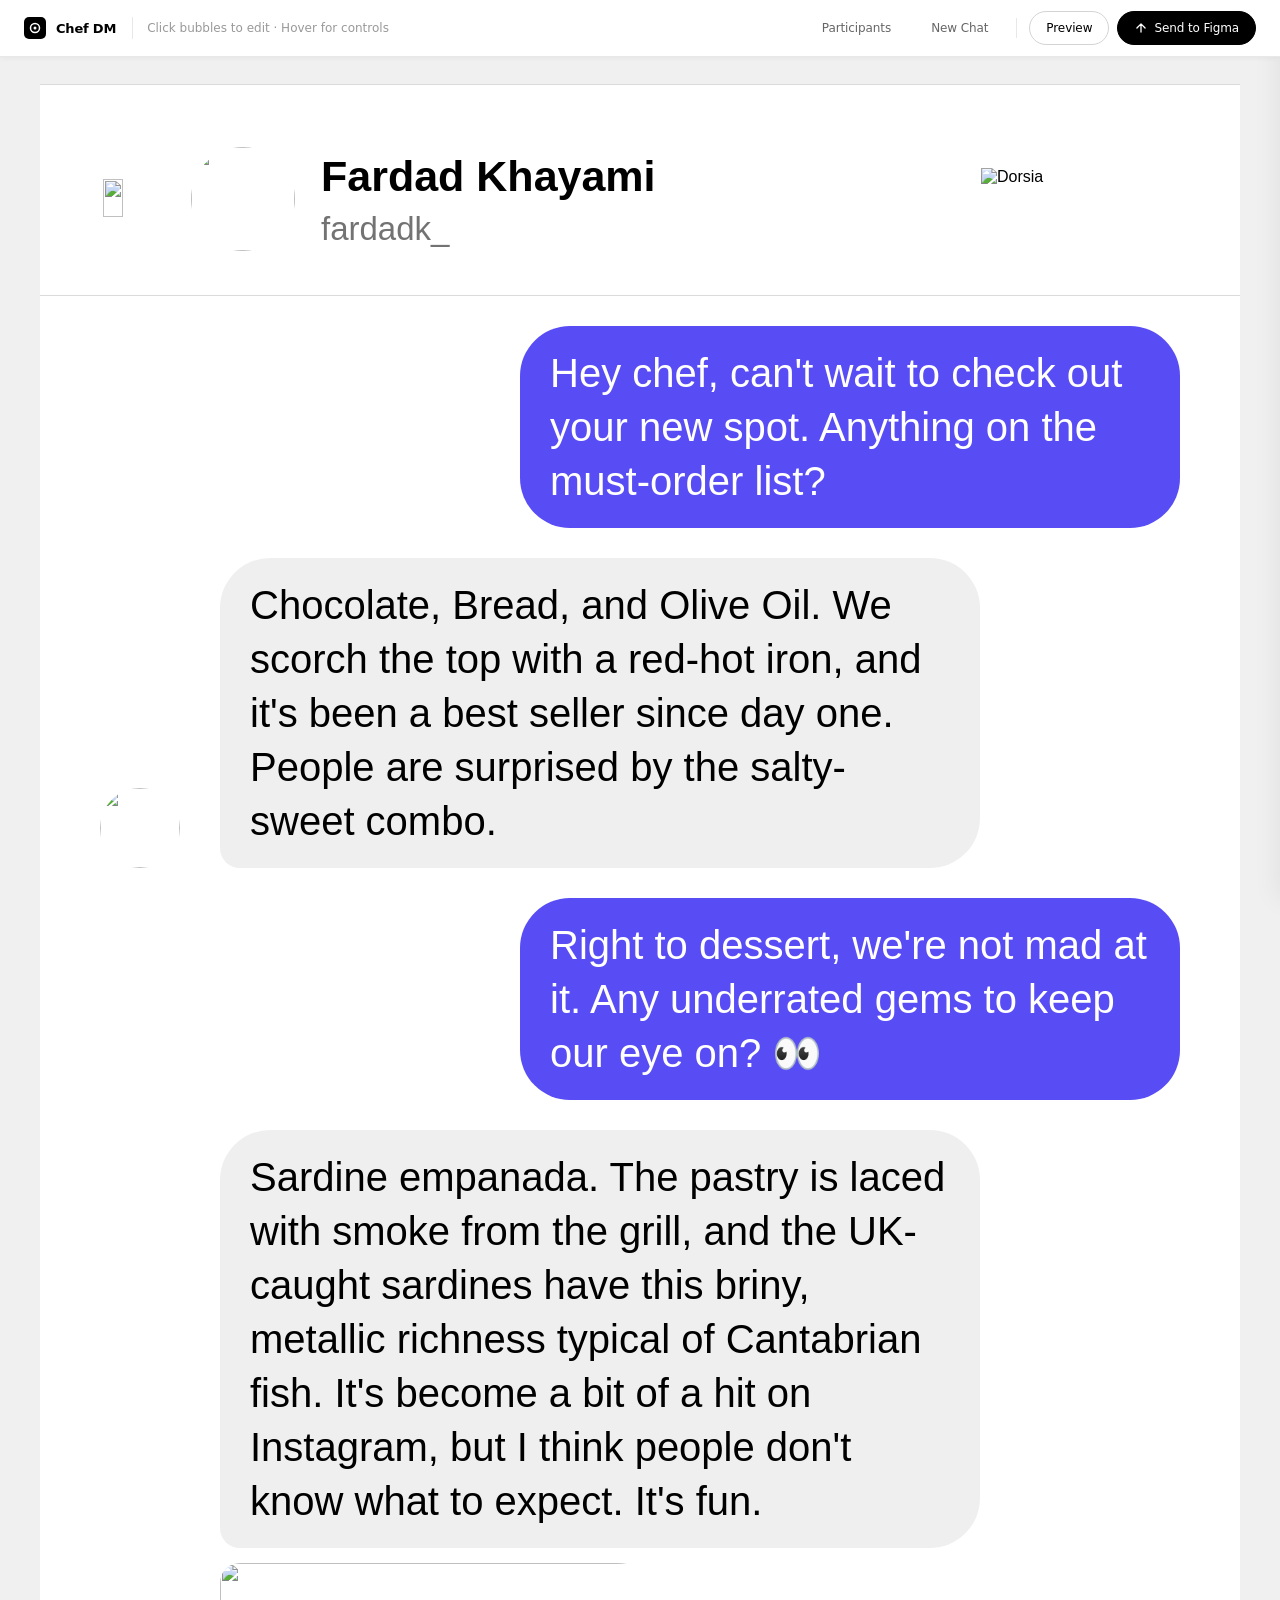
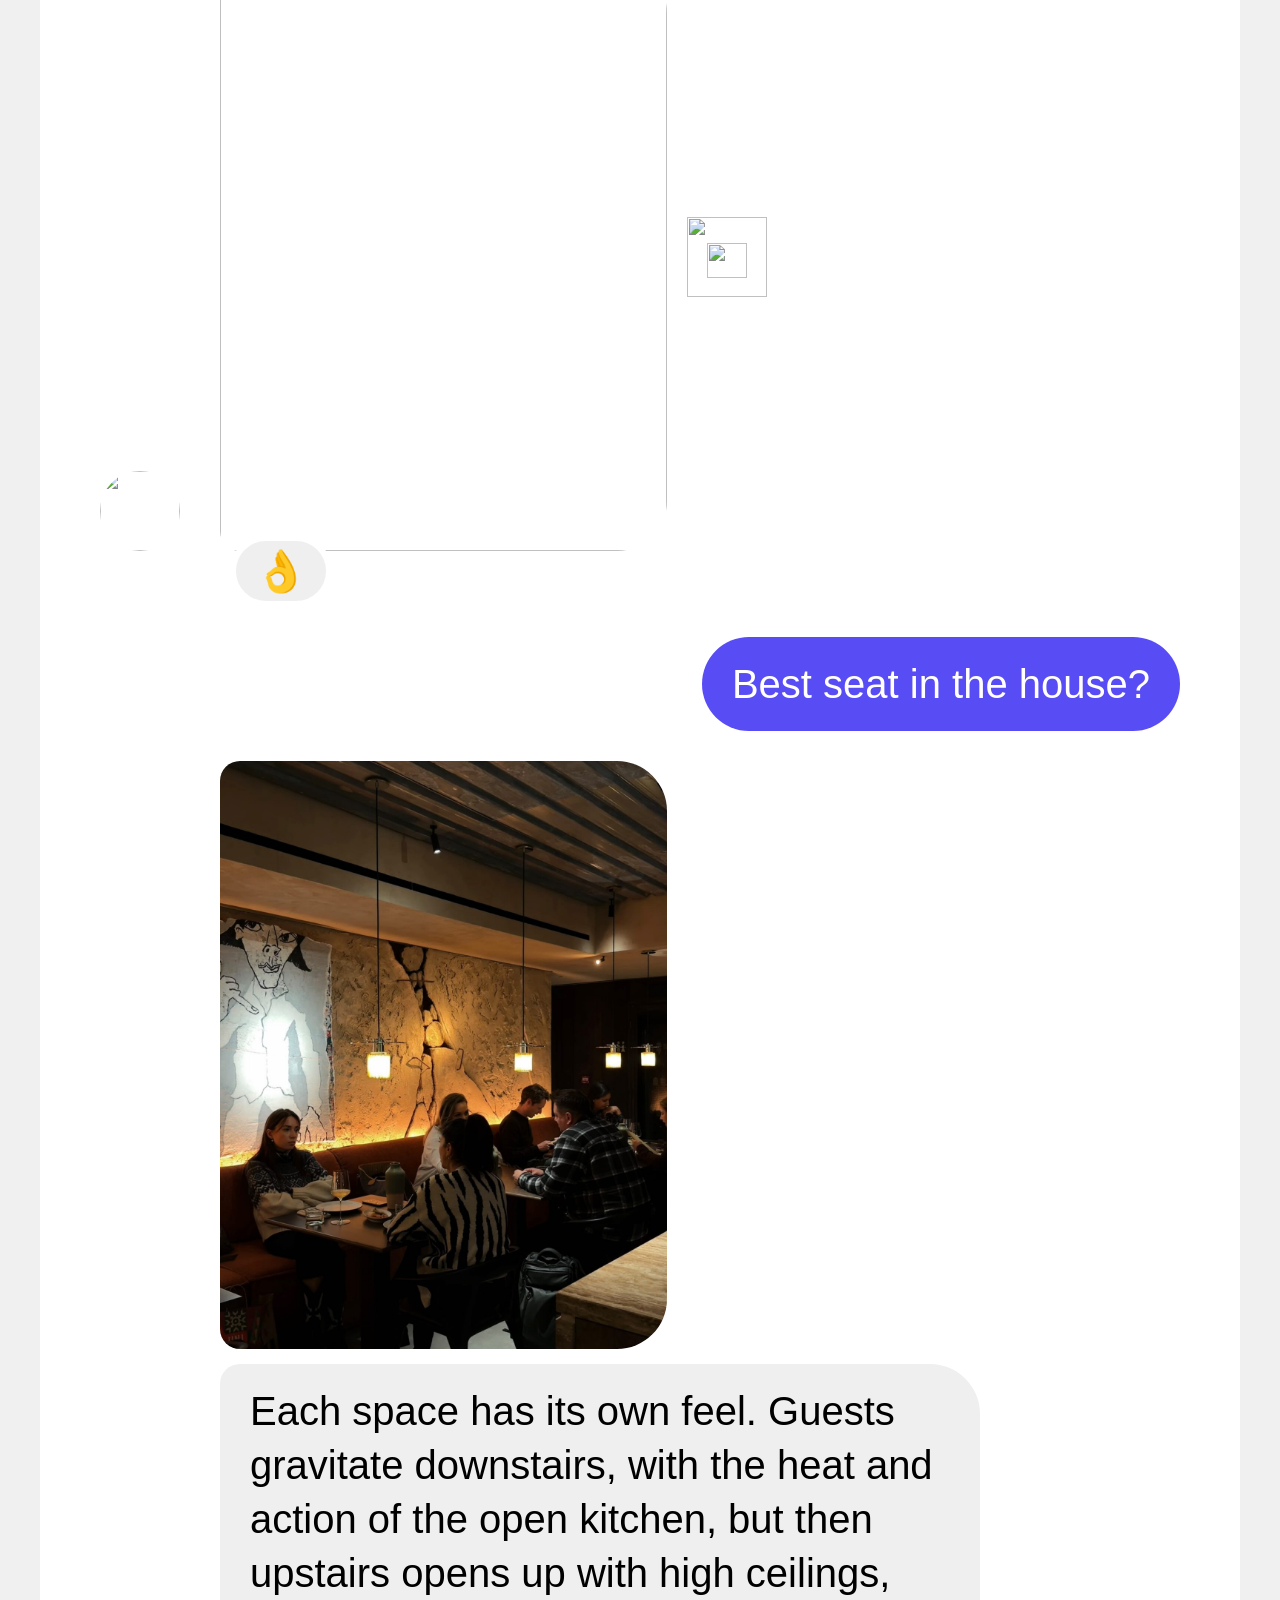
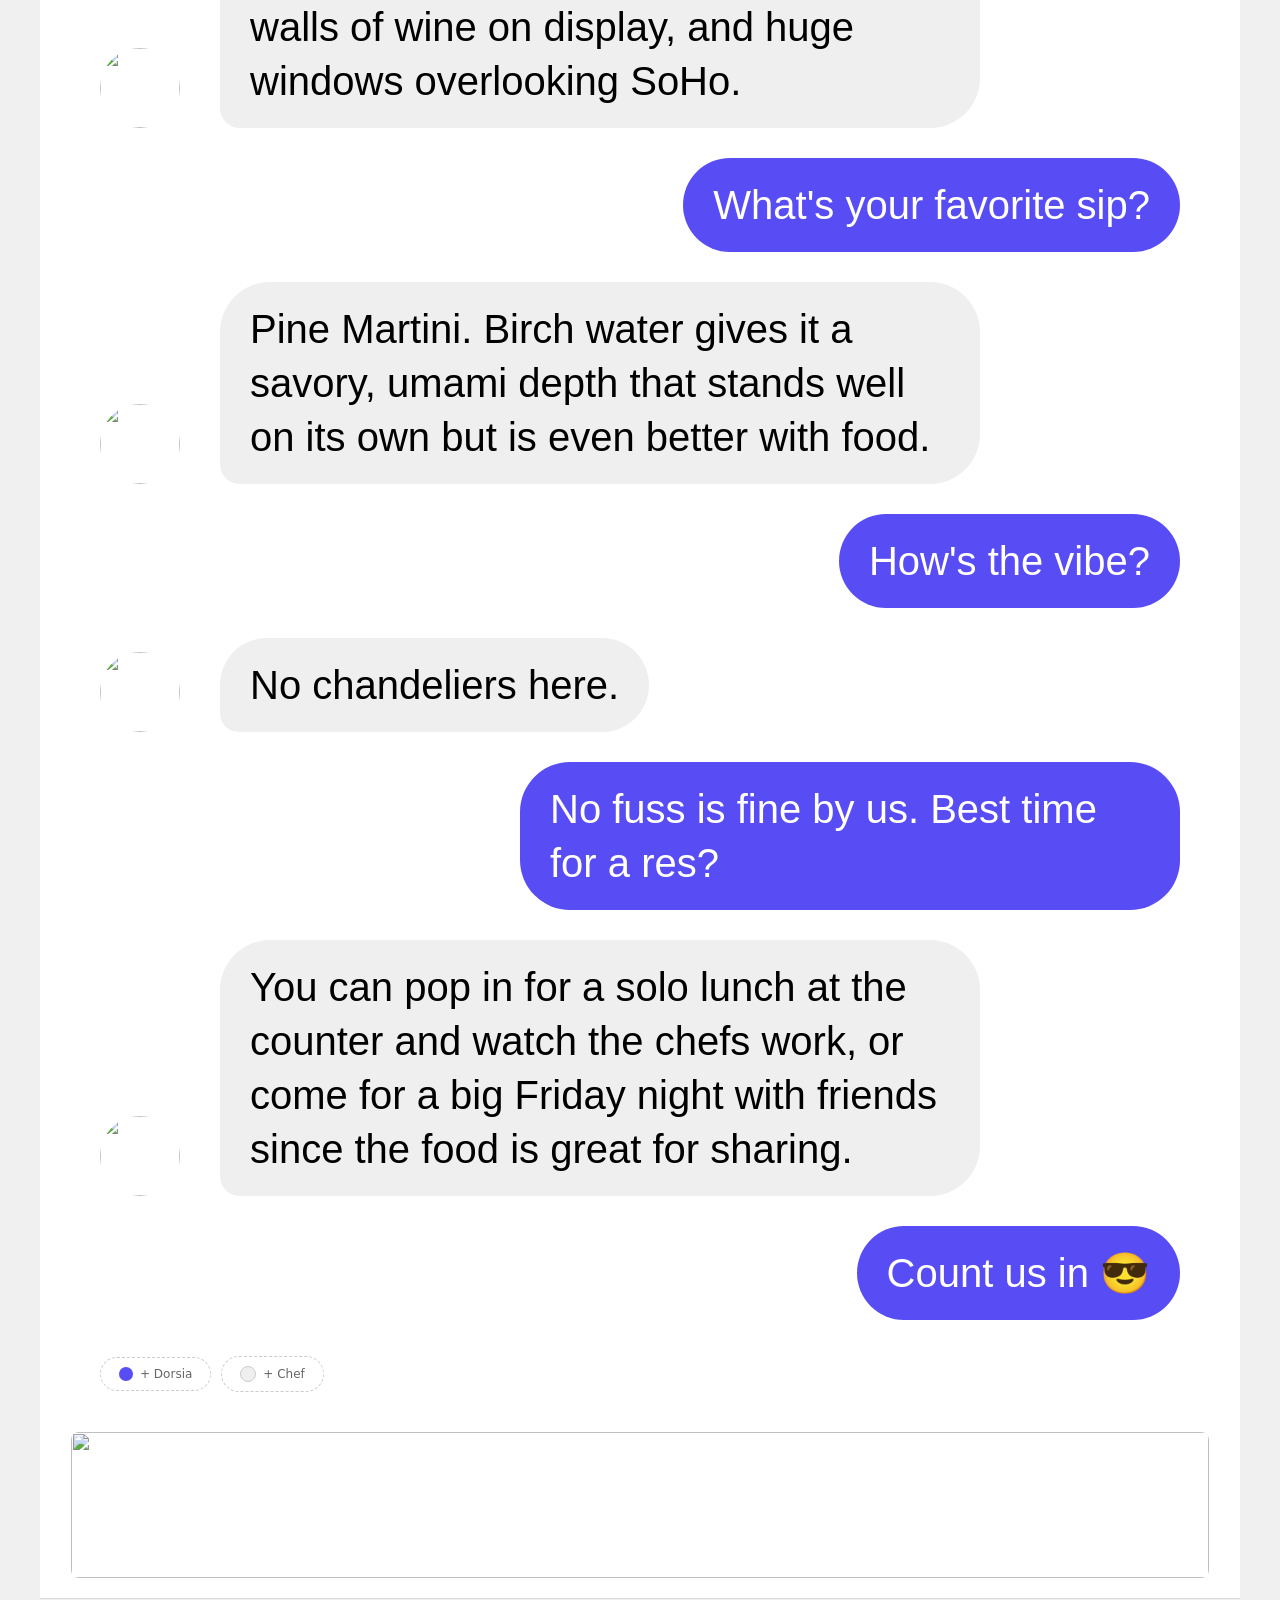
==== commit 11ea929e: "fix: reactions overlap, Dorsia bg in preview, letter-spacing 0, frosted glass edit mode" ====
--- a/index.html
+++ b/index.html
@@ -147,7 +147,7 @@
       font-family:'SF Pro Text',-apple-system,BlinkMacSystemFont,sans-serif;
     }
     body.preview-mode {
-      background:linear-gradient(160deg,#1a1a2e 0%,#0d0d1a 100%);
+      background:#1A1A1A;
       min-height:100vh; padding:60px 0 120px;
       display:flex; justify-content:center; align-items:flex-start;
     }
@@ -162,8 +162,8 @@
     body.figma-capture-mode .msg-controls  { display:none !important; }
     body.preview-mode .add-msg-bar         { display:none; }
     body.figma-capture-mode .add-msg-bar   { display:none; }
-    body.preview-mode [contenteditable]    { outline:none !important; cursor:default; }
-    body.figma-capture-mode [contenteditable] { outline:none !important; cursor:default; }
+    body.preview-mode [contenteditable]      { outline:none !important; cursor:default; pointer-events:none; user-select:none; }
+    body.figma-capture-mode [contenteditable]{ outline:none !important; cursor:default; pointer-events:none; user-select:none; }
 
     /* ── SEND TO FIGMA OVERLAY ── */
     #figma-ready-overlay {
@@ -299,7 +299,7 @@
     .msg-right { max-width:660px; }
     .bubble-right {
       border-radius:50px; padding:20px 30px;
-      font-size:40px; font-weight:400; letter-spacing:0; line-height:1.35;
+      font-size:40px; font-weight:400; letter-spacing:0 !important; line-height:1.35;
       word-break:break-word;
     }
 
@@ -311,7 +311,7 @@
     .bubbles-col { display:flex; flex-direction:column; gap:15px; align-items:flex-start; max-width:762px; }
     .bubble-left {
       background:#efefef; padding:20px 30px; max-width:700px;
-      font-size:40px; font-weight:400; color:#000; letter-spacing:0; line-height:1.35;
+      font-size:40px; font-weight:400; color:#000; letter-spacing:0 !important; line-height:1.35;
       word-break:break-word;
     }
     .bubble-first { border-radius:50px 50px 50px 20px; }
@@ -331,7 +331,7 @@
     .reaction-dot { position:relative; width:80px; height:80px; flex-shrink:0; }
     .rdot-bg  { position:absolute; top:0; left:0; width:80px; height:80px; }
     .rdot-ico { position:absolute; top:26px; left:20px; width:40px; height:35px; object-fit:contain; mix-blend-mode:multiply; }
-    .reaction-pill-row { padding-left:130px; margin-top:4px; }
+    .reaction-pill-row { padding-left:130px; margin-top:-16px; position:relative; z-index:2; }
     .reaction-pill {
       display:inline-flex; align-items:center; justify-content:center;
       background:#efefef; border:6px solid #fff; border-radius:50px;
@@ -358,11 +358,25 @@
     .bottom-banner { width:1138px; height:146px; margin:10px auto 20px; overflow:hidden; border-radius:8px; }
     .bottom-banner img { width:100%; height:100%; object-fit:cover; display:block; }
 
-    /* Editable highlights */
-    [contenteditable]:hover { outline:2px dashed rgba(88,76,245,.3); outline-offset:3px; border-radius:4px; cursor:text; }
-    [contenteditable]:focus { outline:2px solid #584cf5; outline-offset:3px; border-radius:4px; }
-    body.preview-mode [contenteditable]      { outline:none !important; }
-    body.figma-capture-mode [contenteditable]{ outline:none !important; }
+    /* Editable — no outlines, frosted glass hierarchy instead */
+    [contenteditable] { outline:none !important; cursor:text; }
+
+    /* Smooth transitions for all chat regions */
+    .msg-outer, .dm-header, .bottom-banner, .add-msg-bar {
+      transition: filter .22s ease, opacity .22s ease;
+    }
+    /* When editing: blur everything except the active bubble */
+    body.editing-mode .msg-outer:not(.editing-active) {
+      filter: blur(3px); opacity: 0.35;
+    }
+    body.editing-mode .dm-header,
+    body.editing-mode .bottom-banner,
+    body.editing-mode .add-msg-bar {
+      filter: blur(3px); opacity: 0.35;
+    }
+    body.editing-mode .editing-active {
+      position: relative; z-index: 10;
+    }
   </style>
 </head>
 <body>
@@ -938,6 +952,26 @@
   }
 });
 
+// ─── FROSTED GLASS FOCUS HIERARCHY ───────────────────────────────────────────
+document.addEventListener('focusin', e => {
+  if (!e.target.hasAttribute('contenteditable')) return;
+  if (document.body.classList.contains('preview-mode') ||
+      document.body.classList.contains('figma-capture-mode')) return;
+  document.querySelectorAll('.editing-active').forEach(el => el.classList.remove('editing-active'));
+  document.body.classList.add('editing-mode');
+  const msgOuter = e.target.closest('.msg-outer');
+  if (msgOuter) msgOuter.classList.add('editing-active');
+});
+
+document.addEventListener('focusout', e => {
+  if (!e.target.hasAttribute('contenteditable')) return;
+  requestAnimationFrame(() => {
+    if (document.querySelector('[contenteditable]:focus')) return;
+    document.body.classList.remove('editing-mode');
+    document.querySelectorAll('.editing-active').forEach(el => el.classList.remove('editing-active'));
+  });
+});
+
 window.addEventListener('load', () => {
   const params = new URLSearchParams(window.location.search);
   if (params.get('preview') === '1') setTimeout(enterPreview, 600);
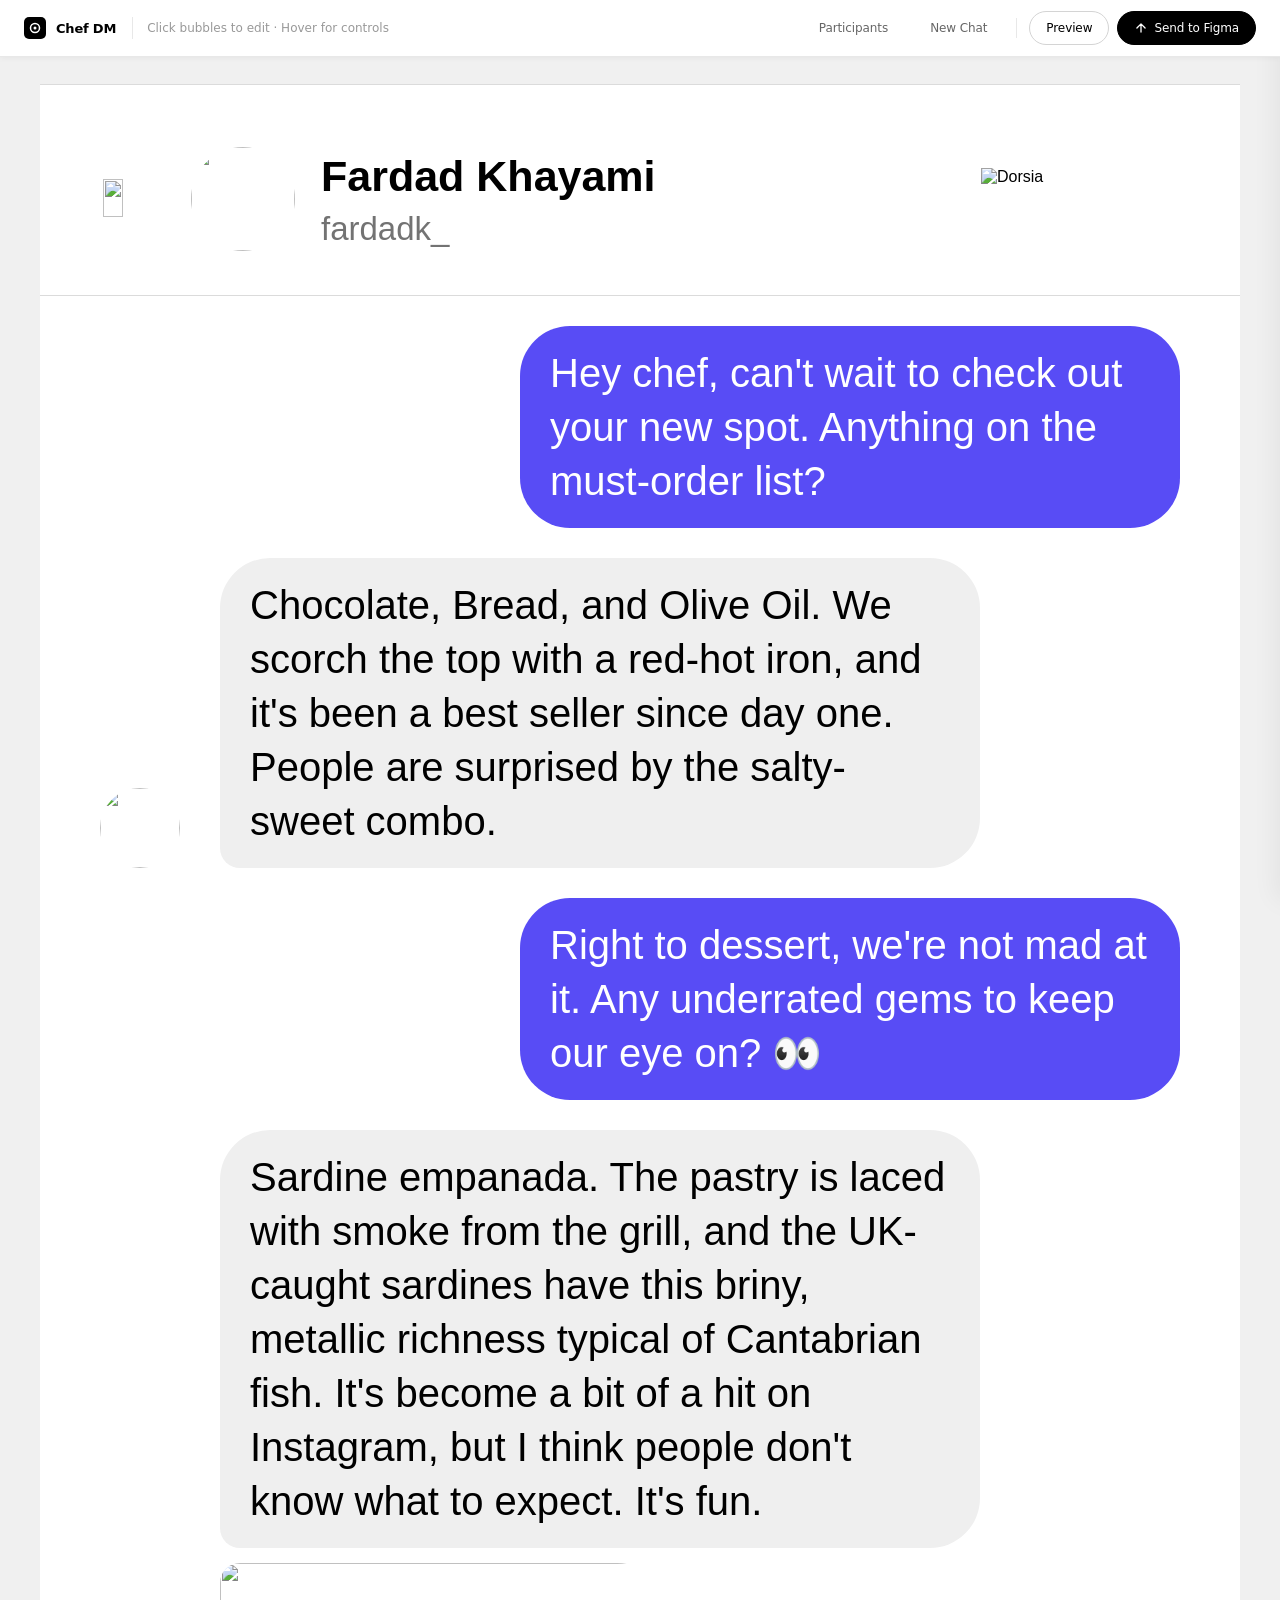
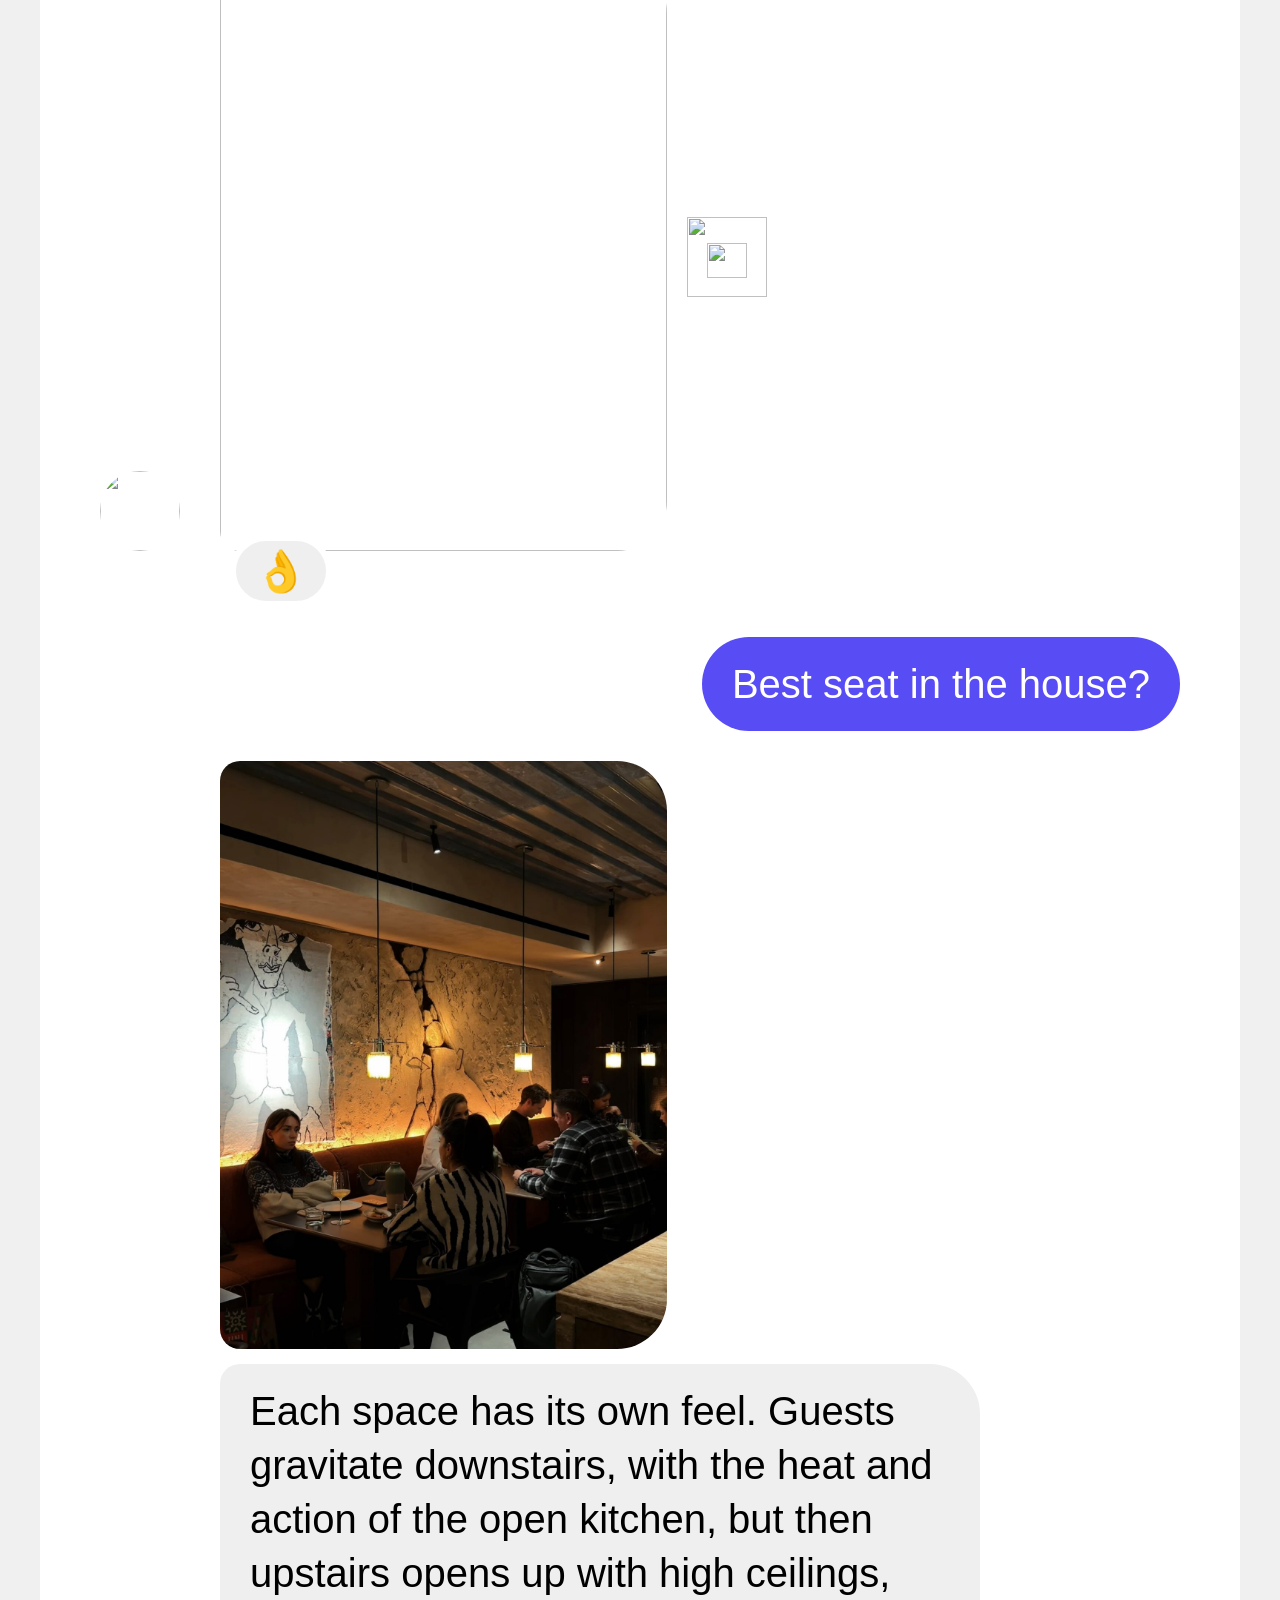
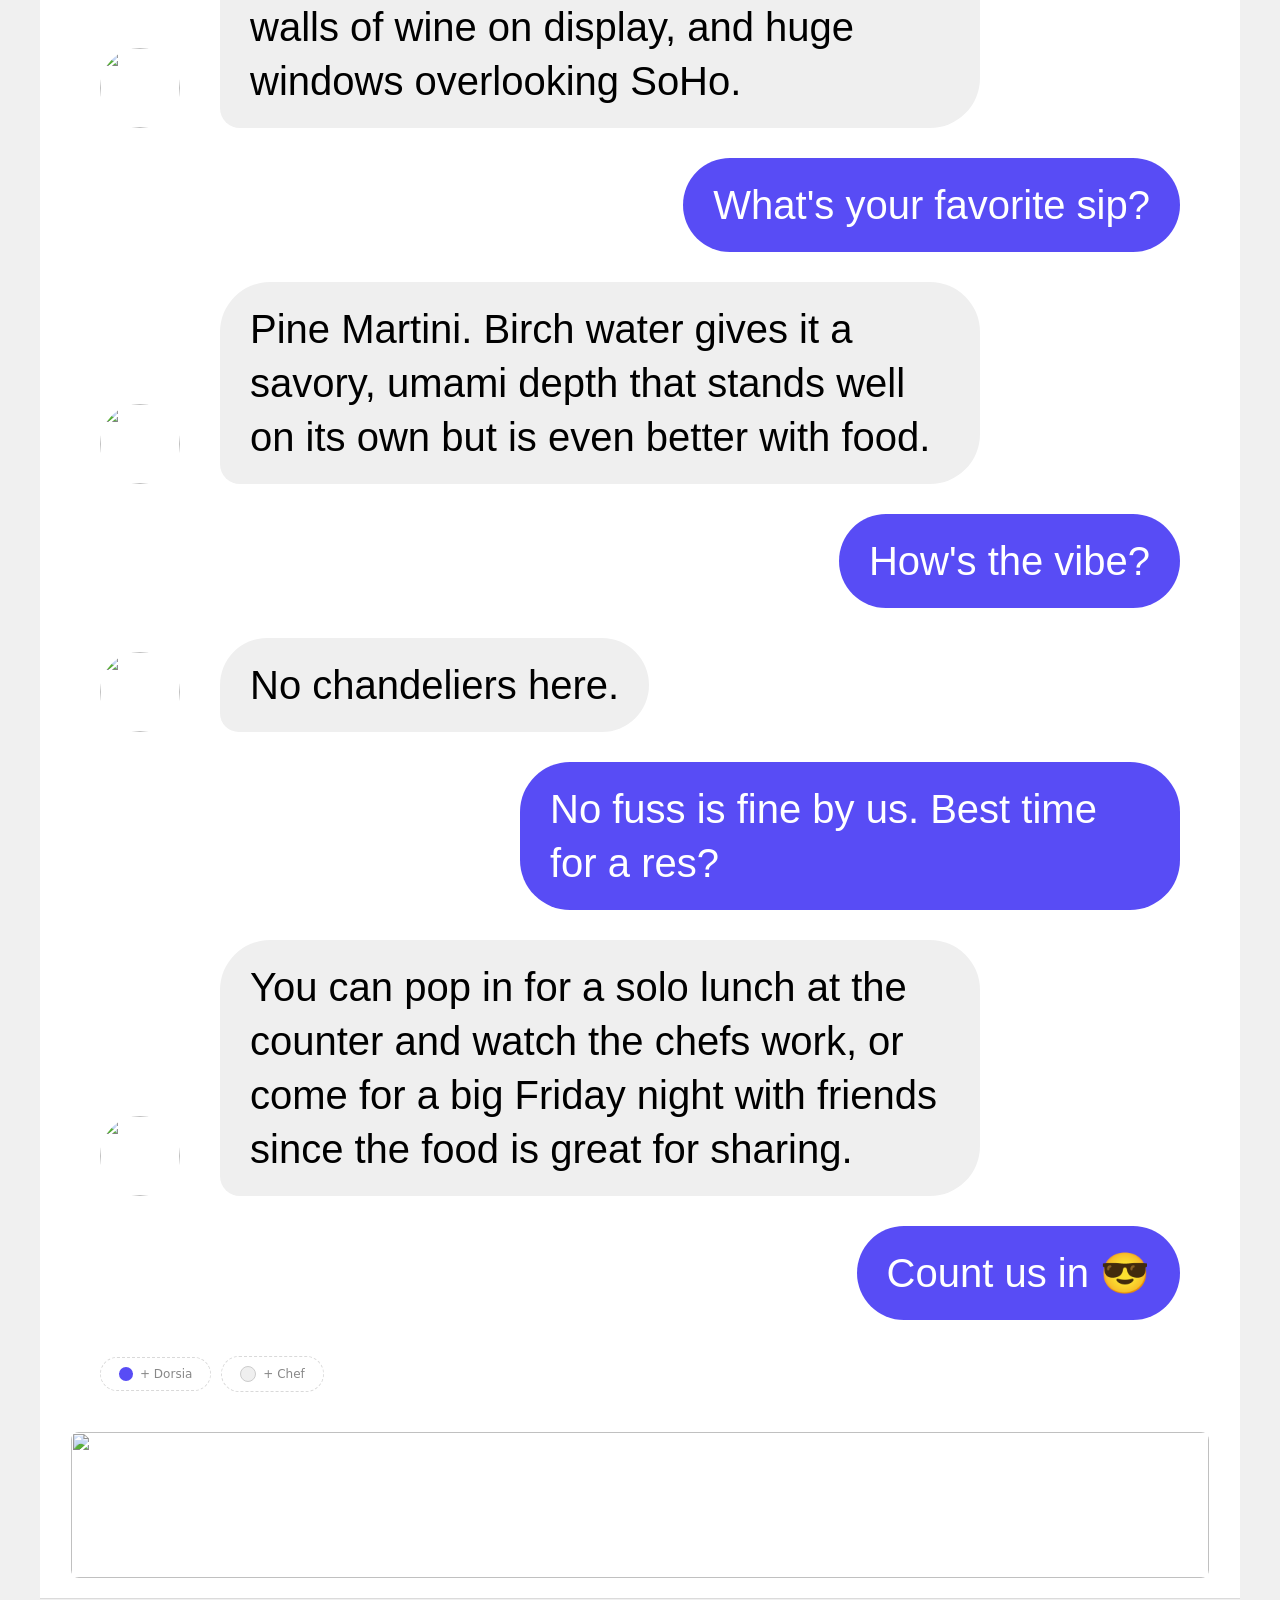
==== commit 07d801a0: "polish: frosted glass controls, spring easing, SVG icons, unified transitions" ====
--- a/index.html
+++ b/index.html
@@ -47,24 +47,24 @@
       font-family:'Sailec',-apple-system,system-ui,sans-serif;
       font-size:12px; font-weight:500; letter-spacing:-.1px;
       padding:0 16px; height:34px; border-radius:100px;
-      border:none; cursor:pointer; transition:all .15s;
+      border:none; cursor:pointer;
+      transition:background .18s cubic-bezier(0.4,0,0.2,1),
+                 color .18s cubic-bezier(0.4,0,0.2,1),
+                 border-color .18s cubic-bezier(0.4,0,0.2,1),
+                 box-shadow .18s cubic-bezier(0.4,0,0.2,1);
       display:inline-flex; align-items:center; gap:6px; white-space:nowrap;
     }
     .btn-outline {
       background:transparent; color:#000;
       border:1px solid #d4d4d4;
     }
-    .btn-outline:hover { background:#f5f5f5; border-color:#aaa; }
-    .btn-ghost { background:transparent; color:#666; border:none; }
-    .btn-ghost:hover { background:#f5f5f5; color:#000; }
-    .btn-dark {
-      background:#000; color:#fff; border:1px solid #000;
-    }
-    .btn-dark:hover { background:#222; }
-    .btn-figma {
-      background:#584cf5; color:#fff; border:1px solid #584cf5;
-    }
-    .btn-figma:hover { background:#4a3fe0; }
+    .btn-outline:hover { background:#f7f7f7; border-color:#bbb; }
+    .btn-ghost { background:transparent; color:#666; border:1px solid transparent; }
+    .btn-ghost:hover { background:#f5f5f5; color:#000; border-color:transparent; }
+    .btn-dark { background:#000; color:#fff; border:1px solid #000; }
+    .btn-dark:hover { background:#1a1a1a; box-shadow:0 2px 8px rgba(0,0,0,.18); }
+    .btn-figma { background:#584cf5; color:#fff; border:1px solid #584cf5; }
+    .btn-figma:hover { background:#4a3fe0; box-shadow:0 2px 8px rgba(88,76,245,.3); }
     .btn-danger { background:transparent; color:#c0392b; border:1px solid #f5c6c2; }
     .btn-danger:hover { background:#fef2f2; }
 
@@ -74,7 +74,7 @@
       background:#fff; color:#000;
       padding:64px 20px 24px;
       border-left:1px solid #e8e8e8;
-      transform:translateX(100%); transition:transform .25s ease;
+      transform:translateX(100%); transition:transform .32s cubic-bezier(0.34,1.12,0.64,1);
       overflow-y:auto;
       font-family:'Sailec',-apple-system,system-ui,sans-serif;
       box-shadow:-4px 0 24px rgba(0,0,0,.06);
@@ -100,7 +100,8 @@
     .p-avatar-btn {
       position:absolute; inset:0; background:rgba(0,0,0,.5); border-radius:50%;
       display:flex; align-items:center; justify-content:center;
-      opacity:0; cursor:pointer; transition:opacity .2s;
+      opacity:0; cursor:pointer;
+      transition:opacity .18s cubic-bezier(0.4,0,0.2,1);
       font-size:10px; font-weight:600; color:white;
       font-family:'Sailec',-apple-system,system-ui,sans-serif;
     }
@@ -122,10 +123,13 @@
     .p-color-swatches { display:flex; gap:6px; flex-wrap:wrap; }
     .color-swatch {
       width:22px; height:22px; border-radius:6px; cursor:pointer;
-      border:2px solid transparent; transition:all .15s;
+      border:2px solid transparent;
+      transition:transform .2s cubic-bezier(0.34,1.4,0.64,1),
+                 border-color .15s cubic-bezier(0.4,0,0.2,1),
+                 box-shadow .15s cubic-bezier(0.4,0,0.2,1);
     }
     .color-swatch.active { border-color:#000; box-shadow:0 0 0 1px #000; }
-    .color-swatch:hover { transform:scale(1.1); }
+    .color-swatch:hover { transform:scale(1.15); }
     .p-toggle { display:flex; align-items:center; justify-content:space-between; }
     .toggle-switch { position:relative; width:36px; height:20px; cursor:pointer; }
     .toggle-switch input { opacity:0; width:0; height:0; }
@@ -231,7 +235,8 @@
     .profile-photo { width:104px; height:104px; border-radius:50%; object-fit:cover; display:block; }
     .profile-replace-btn {
       position:absolute; inset:0; background:rgba(0,0,0,.5); border-radius:50%;
-      display:flex; align-items:center; justify-content:center; opacity:0; cursor:pointer; transition:opacity .2s;
+      display:flex; align-items:center; justify-content:center; opacity:0; cursor:pointer;
+      transition:opacity .18s cubic-bezier(0.4,0,0.2,1);
       color:white; font-family:'Sailec',-apple-system,sans-serif; font-size:11px; font-weight:600; text-align:center;
     }
     .profile-photo-wrap:hover .profile-replace-btn { opacity:1; }
@@ -252,48 +257,82 @@
     .msg-outer { position:relative; display:flex; flex-direction:column; }
     .msg-outer[data-side="right"] { align-items:flex-end; }
     .msg-outer[data-side="left"]  { align-items:flex-start; }
-    .msg-outer:hover .msg-controls { opacity:1; }
-
-    /* Controls overlay */
+    .msg-outer:hover .msg-controls { opacity:1; transform:translateY(0); }
+
+    /* Controls — unified frosted glass pill */
     .msg-controls {
-      position:absolute; top:-12px; right:0; z-index:100;
-      display:flex; align-items:center; gap:5px;
-      opacity:0; transition:opacity .15s;
+      position:absolute; top:-16px; right:0; z-index:100;
+      display:flex; align-items:center; gap:0;
+      opacity:0; transform:translateY(5px);
+      transition:opacity .2s cubic-bezier(0.16,1,0.3,1),
+                 transform .25s cubic-bezier(0.34,1.4,0.64,1);
+      background:rgba(255,255,255,0.96);
+      backdrop-filter:blur(20px); -webkit-backdrop-filter:blur(20px);
+      border:1px solid rgba(0,0,0,0.07);
+      border-radius:100px;
+      box-shadow:0 2px 12px rgba(0,0,0,0.09), 0 1px 3px rgba(0,0,0,0.05);
+      padding:3px;
       font-family:'Sailec',-apple-system,system-ui,sans-serif;
     }
     .msg-outer[data-side="left"] .msg-controls { right:auto; left:0; }
+
+    /* Speaker select inside pill */
     .msg-controls select {
-      font-size:11px; font-weight:500; padding:4px 8px; border-radius:100px;
-      background:#000; color:white; border:none; cursor:pointer; outline:none;
+      font-size:12px; font-weight:600;
+      padding:4px 22px 4px 10px; border-radius:100px;
+      background:transparent; color:#000; border:none;
+      cursor:pointer; outline:none;
       font-family:'Sailec',-apple-system,system-ui,sans-serif;
-    }
+      appearance:none; -webkit-appearance:none;
+      background-image:url("data:image/svg+xml,%3Csvg width='8' height='5' viewBox='0 0 8 5' fill='none' xmlns='http://www.w3.org/2000/svg'%3E%3Cpath d='M1 1L4 4L7 1' stroke='%23888' stroke-width='1.5' stroke-linecap='round' stroke-linejoin='round'/%3E%3C/svg%3E");
+      background-repeat:no-repeat; background-position:right 7px center;
+      transition:background-color .15s cubic-bezier(0.4,0,0.2,1);
+    }
+    .msg-controls select:hover { background-color:rgba(0,0,0,0.05); }
+
+    /* Thin separator between select and icon buttons */
+    .ctrl-divider { width:1px; height:14px; background:rgba(0,0,0,0.1); margin:0 3px; flex-shrink:0; }
+
+    /* Icon buttons */
     .ctrl-btn {
-      height:26px; padding:0 10px; border-radius:100px; border:none; cursor:pointer;
-      font-size:12px; font-weight:600; display:inline-flex; align-items:center;
-      transition:opacity .15s; font-family:'Sailec',-apple-system,system-ui,sans-serif;
-    }
-    .ctrl-btn:hover { opacity:.75; }
-    .ctrl-del  { background:#c0392b; color:white; font-size:14px; padding:0 9px; }
-    .ctrl-react { background:#fff; color:#000; border:1px solid #e0e0e0; font-size:14px; padding:0 8px; }
+      width:28px; height:28px; border-radius:100px; border:none; cursor:pointer;
+      display:inline-flex; align-items:center; justify-content:center;
+      background:transparent; color:#aaa; flex-shrink:0;
+      transition:background .15s cubic-bezier(0.4,0,0.2,1),
+                 color .15s cubic-bezier(0.4,0,0.2,1);
+    }
+    .ctrl-btn:hover { background:rgba(0,0,0,0.06); color:#333; }
+    .ctrl-react:hover { color:#333; }
+    .ctrl-del:hover { background:rgba(192,57,43,0.08) !important; color:#c0392b !important; }
 
     /* Emoji picker */
+    @keyframes picker-appear {
+      from { opacity:0; transform:translateY(4px) scale(0.96); }
+      to   { opacity:1; transform:translateY(0) scale(1); }
+    }
     #emoji-picker {
       position:fixed; z-index:99999;
-      background:#fff; border:1px solid #e8e8e8; border-radius:12px;
-      padding:8px; display:flex; gap:4px; flex-wrap:wrap; max-width:220px;
-      box-shadow:0 8px 32px rgba(0,0,0,.14);
+      background:rgba(255,255,255,0.97);
+      backdrop-filter:blur(20px); -webkit-backdrop-filter:blur(20px);
+      border:1px solid rgba(0,0,0,0.07); border-radius:14px;
+      padding:6px; display:flex; gap:2px; flex-wrap:wrap; max-width:210px;
+      box-shadow:0 8px 32px rgba(0,0,0,.12), 0 2px 6px rgba(0,0,0,.06);
       font-family:'Sailec',-apple-system,system-ui,sans-serif;
+      animation:picker-appear .2s cubic-bezier(0.34,1.4,0.64,1) forwards;
+      transform-origin:top center;
     }
     .emoji-opt {
-      width:36px; height:36px; border-radius:8px; border:none; cursor:pointer;
+      width:34px; height:34px; border-radius:8px; border:none; cursor:pointer;
       font-size:20px; background:transparent; display:flex; align-items:center; justify-content:center;
-      transition:background .1s;
-    }
-    .emoji-opt:hover { background:#f0f0f0; }
+      transition:background .12s cubic-bezier(0.4,0,0.2,1), transform .15s cubic-bezier(0.34,1.4,0.64,1);
+    }
+    .emoji-opt:hover { background:rgba(0,0,0,0.06); transform:scale(1.2); }
     .emoji-clear {
-      font-size:13px; color:#999; font-weight:700;
-      border:1px solid #e8e8e8; border-radius:8px; width:36px; height:36px;
-    }
+      font-size:11px; color:#bbb; font-weight:600;
+      border:1px solid rgba(0,0,0,0.08); border-radius:8px;
+      width:34px; height:34px; transition:color .15s, background .15s;
+    }
+    .emoji-clear:hover { color:#c0392b !important; background:rgba(192,57,43,0.08) !important; border-color:rgba(192,57,43,0.2) !important; }
 
     /* Right bubble (Dorsia) */
     .msg-right { max-width:660px; }
@@ -323,7 +362,8 @@
     .photo-replace-btn {
       position:absolute; inset:0; background:rgba(0,0,0,.45); border-radius:20px 50px 50px 20px;
       display:flex; flex-direction:column; align-items:center; justify-content:center; gap:8px;
-      opacity:0; cursor:pointer; transition:opacity .2s;
+      opacity:0; cursor:pointer;
+      transition:opacity .18s cubic-bezier(0.4,0,0.2,1);
       color:white; font-family:'Sailec',-apple-system,system-ui,sans-serif; font-size:14px; font-weight:600;
     }
     .photo-wrap:hover .photo-replace-btn { opacity:1; }
@@ -346,12 +386,15 @@
     .add-msg-btn {
       display:flex; align-items:center; gap:7px;
       padding:9px 18px; border-radius:100px;
-      border:1.5px dashed #ccc;
+      border:1.5px dashed rgba(0,0,0,0.15);
       background:transparent; cursor:pointer;
       font-family:'Sailec',-apple-system,system-ui,sans-serif;
-      font-size:12px; font-weight:500; color:#666; transition:all .15s;
-    }
-    .add-msg-btn:hover { background:#f5f5f5; border-color:#999; color:#000; }
+      font-size:12px; font-weight:500; color:#888;
+      transition:background .18s cubic-bezier(0.4,0,0.2,1),
+                 border-color .18s cubic-bezier(0.4,0,0.2,1),
+                 color .18s cubic-bezier(0.4,0,0.2,1);
+    }
+    .add-msg-btn:hover { background:rgba(0,0,0,0.03); border-color:rgba(0,0,0,0.3); color:#333; }
     .add-msg-dot { width:14px; height:14px; border-radius:50%; display:inline-block; flex-shrink:0; }
 
     /* ── BOTTOM BANNER ── */
@@ -363,16 +406,17 @@
 
     /* Smooth transitions for all chat regions */
     .msg-outer, .dm-header, .bottom-banner, .add-msg-bar {
-      transition: filter .22s ease, opacity .22s ease;
+      transition: filter .28s cubic-bezier(0.4,0,0.2,1),
+                  opacity .28s cubic-bezier(0.4,0,0.2,1);
     }
     /* When editing: blur everything except the active bubble */
     body.editing-mode .msg-outer:not(.editing-active) {
-      filter: blur(3px); opacity: 0.35;
+      filter: blur(2.5px); opacity: 0.3;
     }
     body.editing-mode .dm-header,
     body.editing-mode .bottom-banner,
     body.editing-mode .add-msg-bar {
-      filter: blur(3px); opacity: 0.35;
+      filter: blur(2.5px); opacity: 0.3;
     }
     body.editing-mode .editing-active {
       position: relative; z-index: 10;
@@ -617,11 +661,24 @@
   const options = activeP.map(p =>
     `<option value="${p.id}" ${p.id === msg.from ? 'selected' : ''}>${p.label}</option>`
   ).join('');
-  const reactionLabel = msg.reaction ? msg.reaction : '😊';
+  const reactTitle = msg.reaction ? `Reaction: ${msg.reaction} — click to change` : 'Add reaction';
+  const reactActive = msg.reaction ? ' style="color:#333;"' : '';
   return `
     <select onchange="changeSpeaker(${msg.id},this.value)" title="Change speaker">${options}</select>
-    <button class="ctrl-btn ctrl-react" onclick="toggleEmojiPicker(${msg.id},this)" title="Add reaction">${reactionLabel}</button>
-    <button class="ctrl-btn ctrl-del" onclick="deleteMessage(${msg.id})" title="Delete">×</button>
+    <div class="ctrl-divider"></div>
+    <button class="ctrl-btn ctrl-react" onclick="toggleEmojiPicker(${msg.id},this)" title="${reactTitle}"${reactActive}>
+      <svg width="14" height="14" viewBox="0 0 24 24" fill="none" stroke="currentColor" stroke-width="2" stroke-linecap="round" stroke-linejoin="round">
+        <circle cx="12" cy="12" r="10"/>
+        <path d="M8 14s1.5 2 4 2 4-2 4-2"/>
+        <line x1="9" y1="9" x2="9.01" y2="9" stroke-width="3"/>
+        <line x1="15" y1="9" x2="15.01" y2="9" stroke-width="3"/>
+      </svg>
+    </button>
+    <button class="ctrl-btn ctrl-del" onclick="deleteMessage(${msg.id})" title="Delete">
+      <svg width="11" height="11" viewBox="0 0 11 11" fill="none" stroke="currentColor" stroke-width="1.8" stroke-linecap="round">
+        <line x1="1" y1="1" x2="10" y2="10"/><line x1="10" y1="1" x2="1" y2="10"/>
+      </svg>
+    </button>
   `;
 }
 
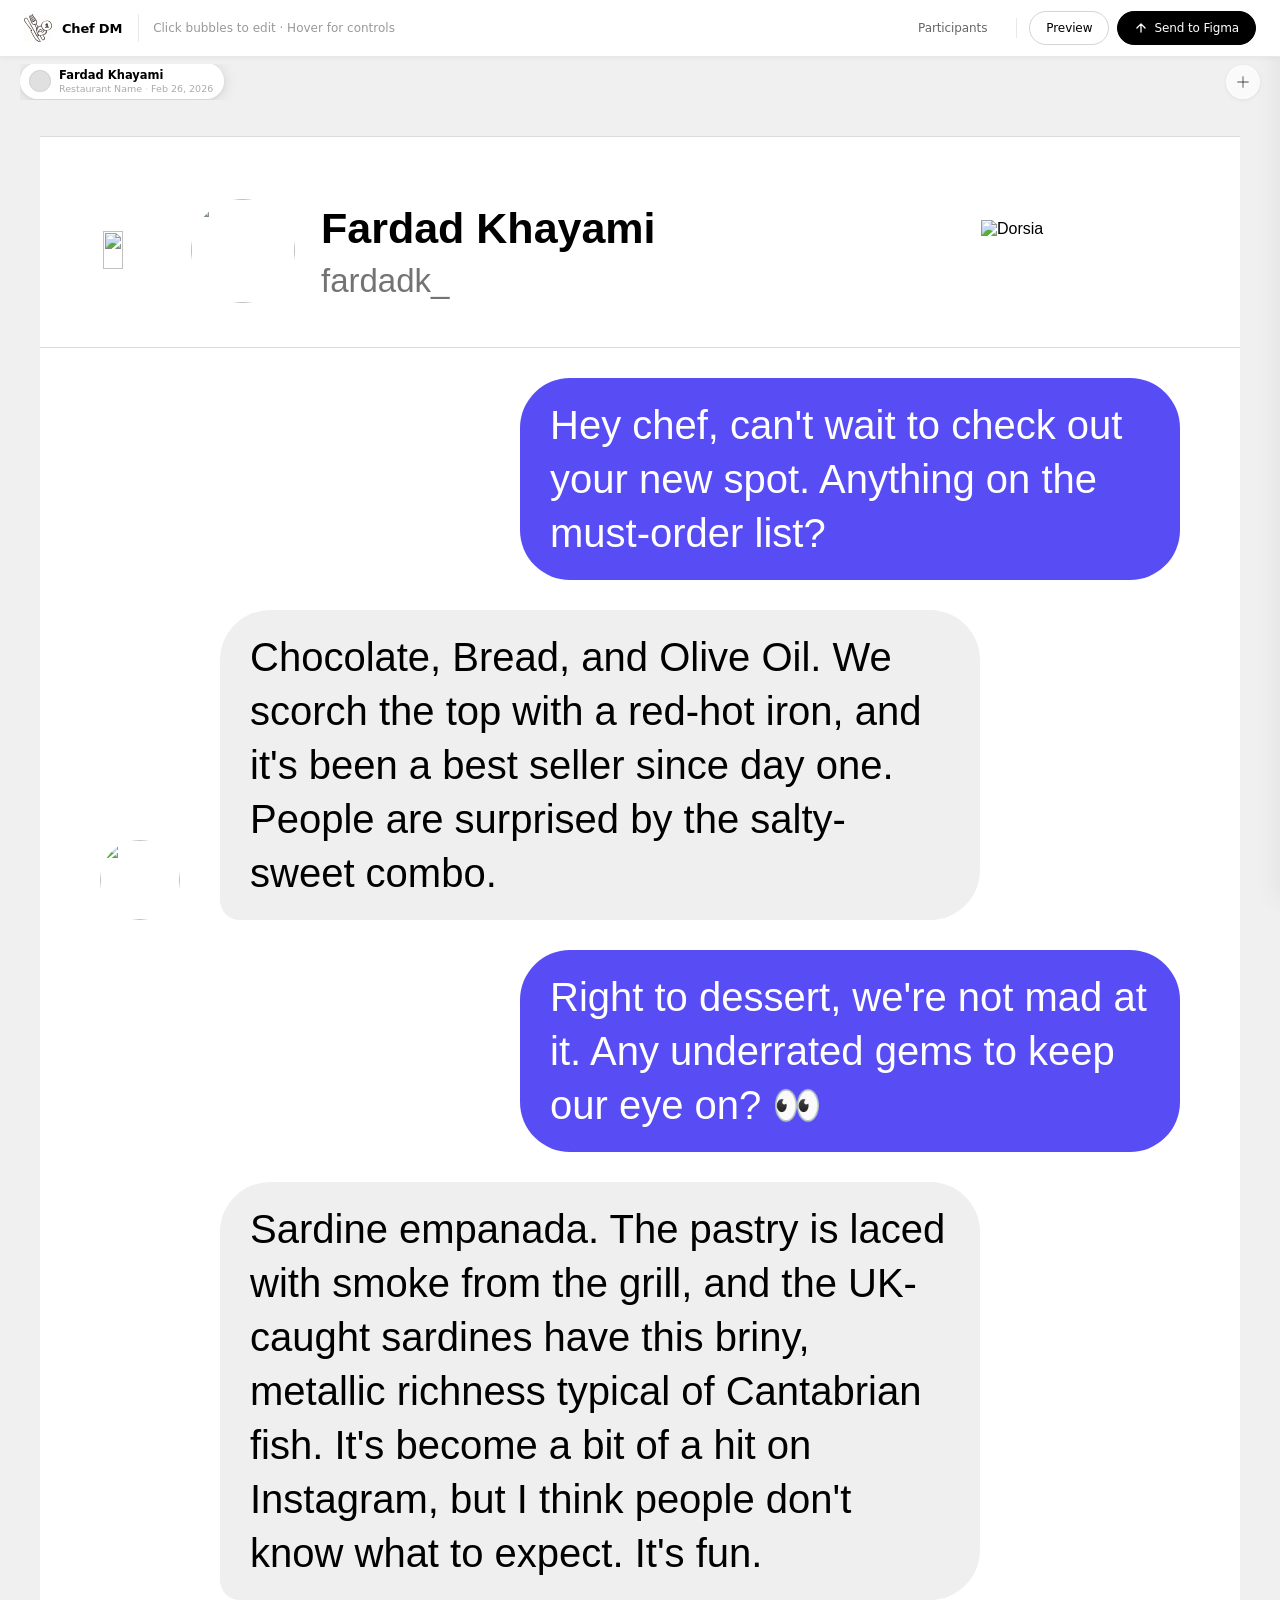
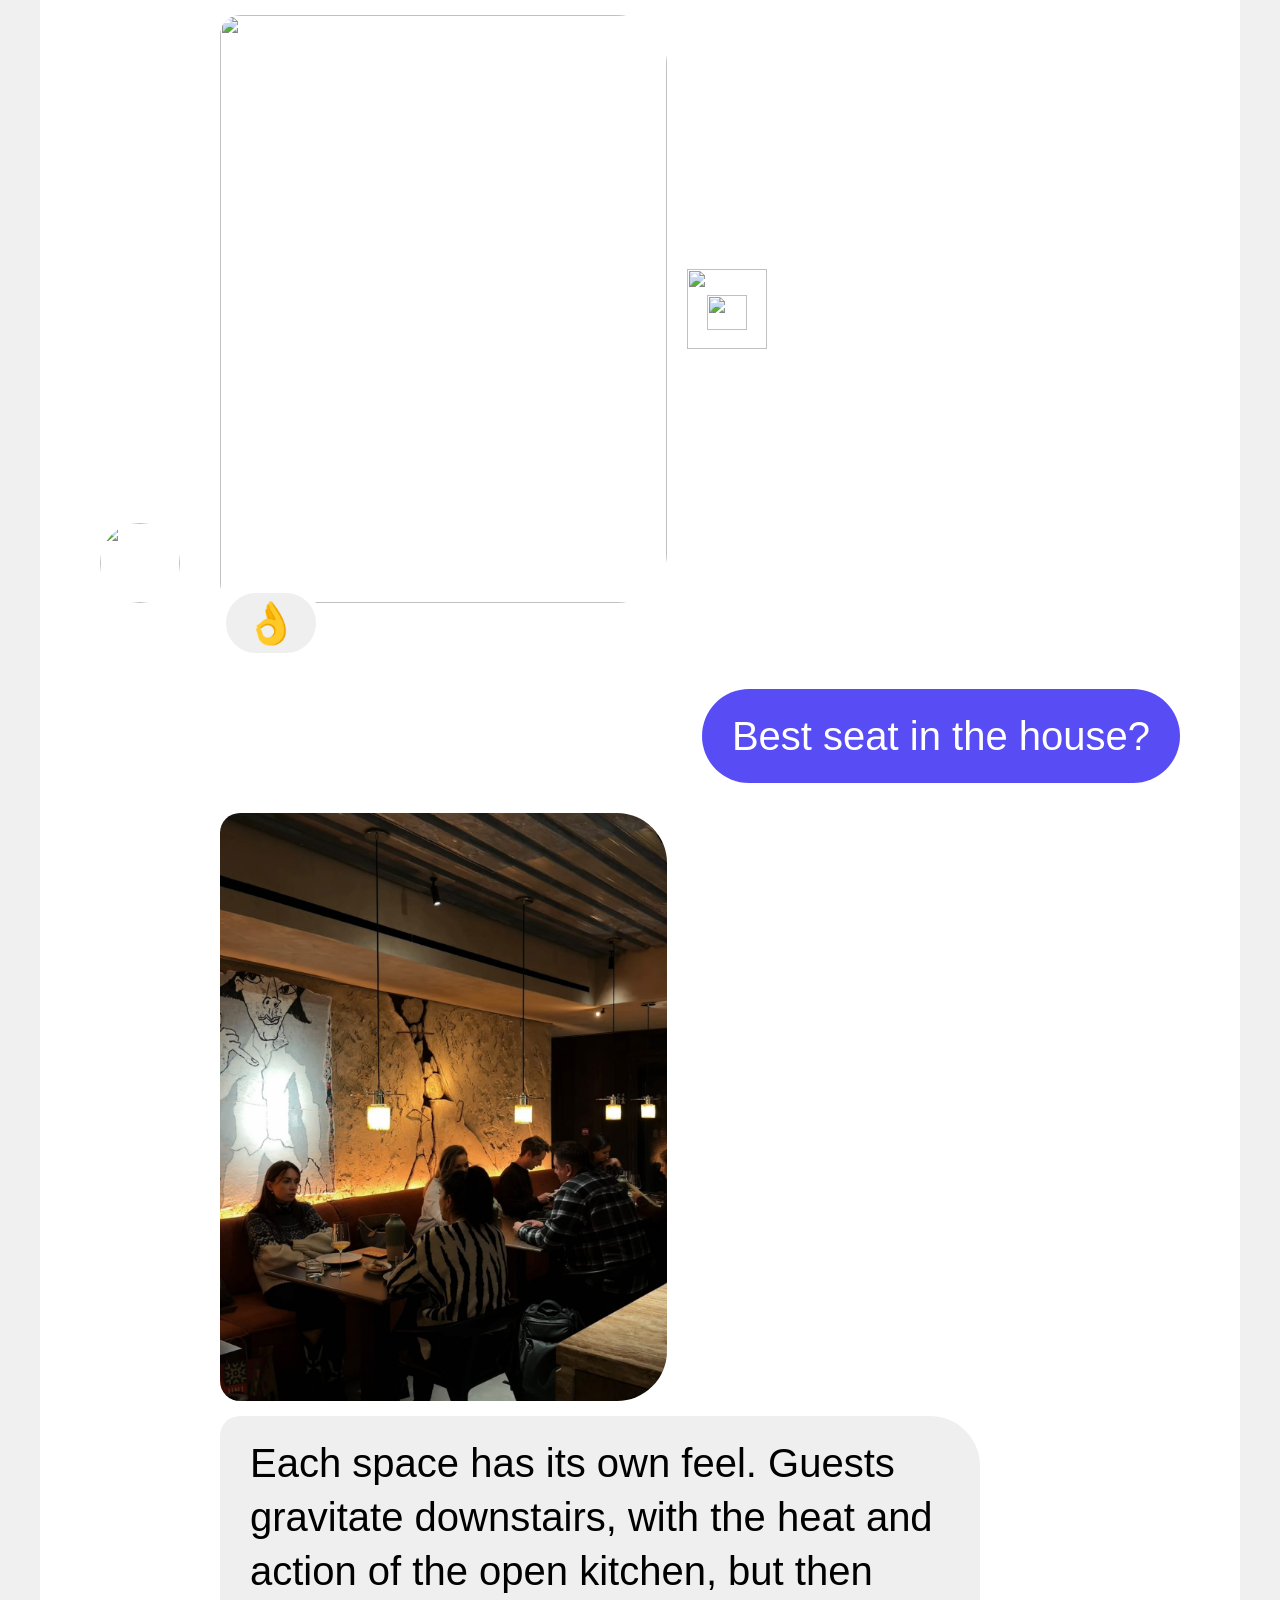
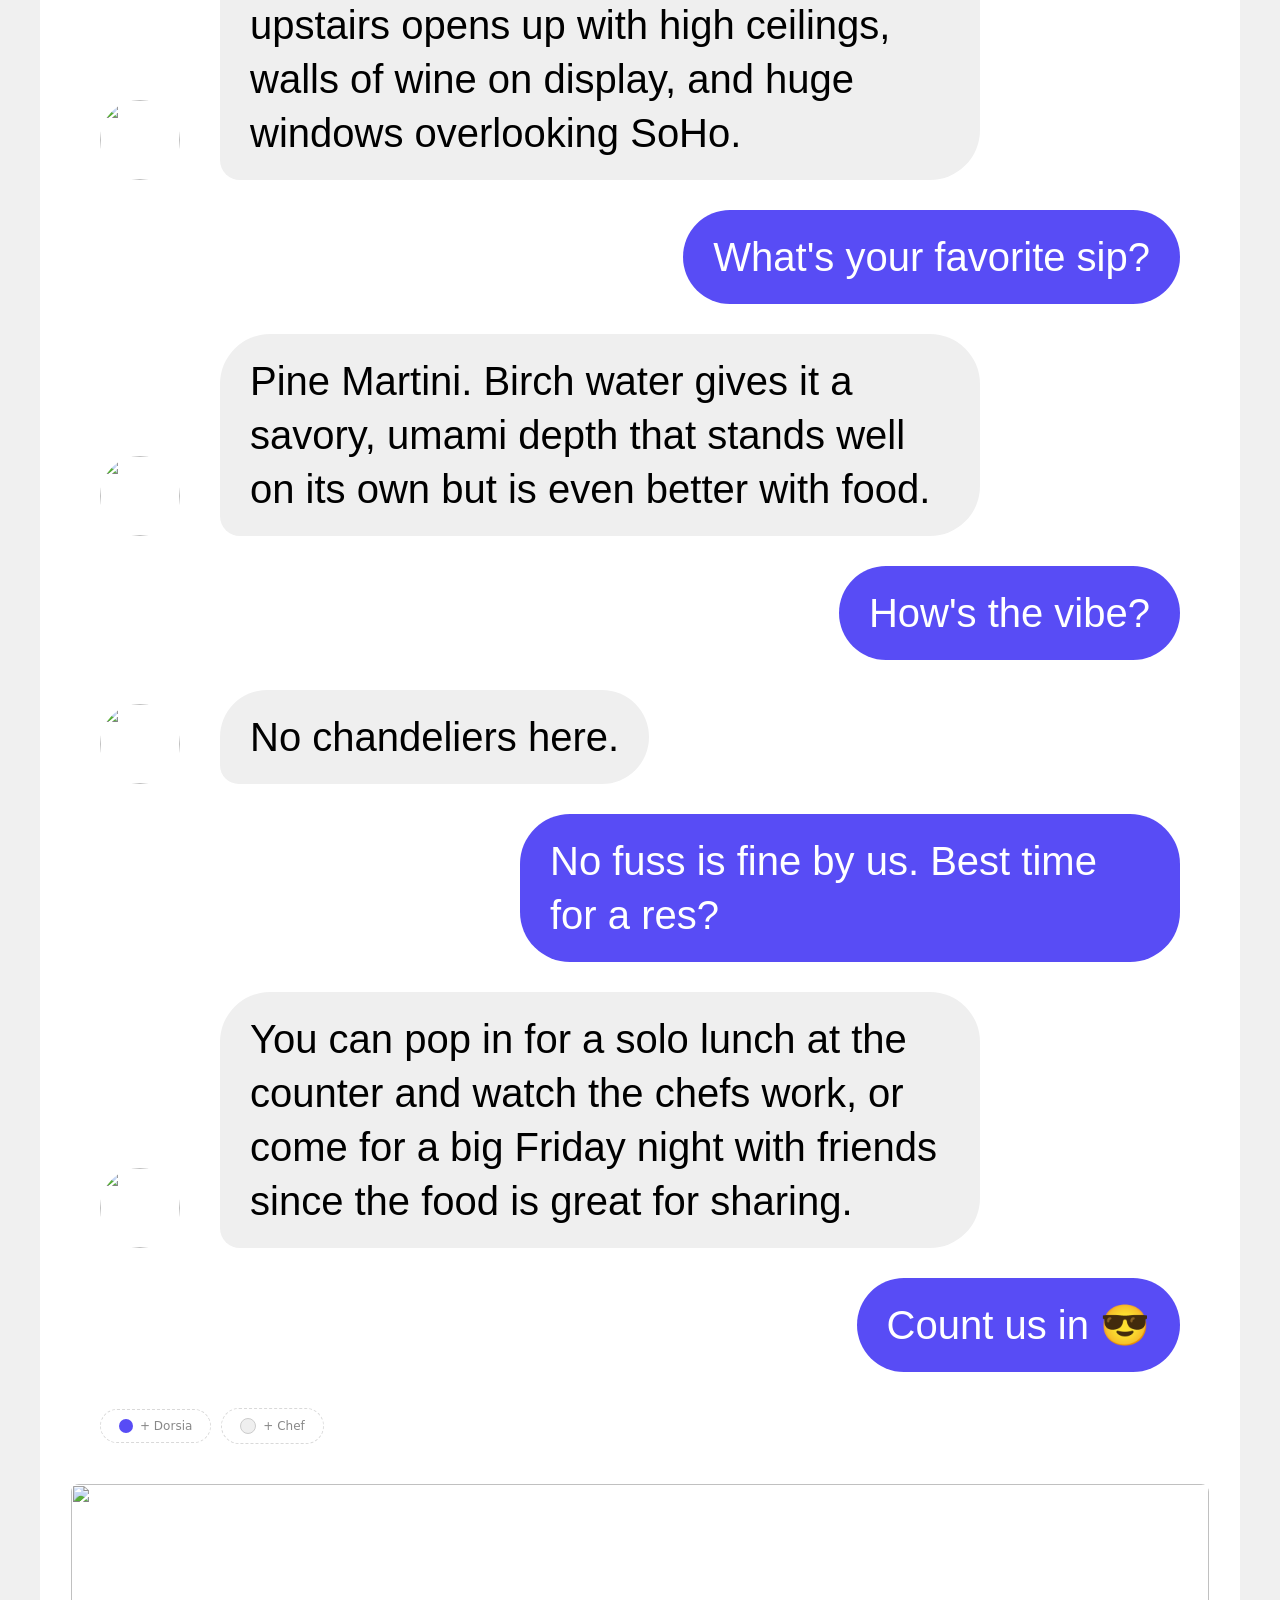
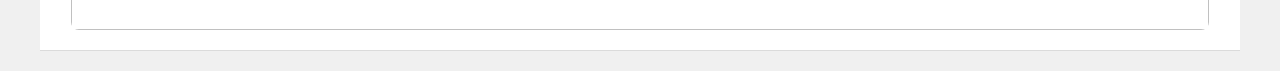
==== commit 75c63f39: "feat: Chef DMs icon, participant header fields, blur fix - Add icon.svg (Chef DMs logo on ceramic #F" ====
--- a/index.html
+++ b/index.html
@@ -2,8 +2,9 @@
 <html lang="en">
 <head>
   <meta charset="UTF-8">
-  <meta name="viewport" content="width=1200">
+  <meta name="viewport" content="width=device-width, initial-scale=1">
   <title>Chef DM Editor</title>
+  <link rel="icon" type="image/svg+xml" href="/icon.svg">
   <script src="https://mcp.figma.com/mcp/html-to-design/capture.js" async></script>
   <style>
     /* ── FONTS ── */
@@ -32,11 +33,10 @@
       display:flex; align-items:center; gap:10px;
       padding-right:16px; border-right:1px solid #e8e8e8;
     }
-    .editor-bar-logo-dot {
-      width:22px; height:22px; background:#000; border-radius:5px;
-      display:flex; align-items:center; justify-content:center;
-    }
-    .editor-bar-logo-dot svg { display:block; }
+    .editor-bar-logo-img {
+      width:28px; height:28px; border-radius:6px;
+      display:block; flex-shrink:0;
+    }
     .editor-bar-title { font-weight:700; font-size:13px; color:#000; letter-spacing:-.2px; }
     .editor-bar-hint  { color:#999; font-size:12px; font-weight:400; }
     .editor-bar-right { margin-left:auto; display:flex; gap:8px; align-items:center; }
@@ -144,10 +144,99 @@
     .toggle-switch input:checked + .toggle-track { background:#000; }
     .toggle-switch input:checked + .toggle-track::before { transform:translateX(16px); }
     .p-inactive { opacity:.4; pointer-events:none; }
+    .p-section-divider { height:1px; background:#ebebeb; margin:12px 0; }
+
+    /* ── TAB BAR ── */
+    #tab-bar {
+      position:fixed; top:56px; left:0; right:0; z-index:8998;
+      height:52px; background:transparent;
+      display:flex; align-items:center;
+      padding:0 20px; gap:8px;
+      font-family:'Sailec',-apple-system,system-ui,sans-serif;
+    }
+    #tab-bar.hidden { display:none; }
+    .tab-list {
+      display:flex; align-items:center; gap:6px;
+      overflow-x:auto; flex:1;
+    }
+    .tab-list::-webkit-scrollbar { display:none; }
+    .tab-list { scrollbar-width:none; }
+
+    .chat-tab {
+      display:flex; align-items:center; gap:8px;
+      padding:0 10px 0 8px; height:34px; border-radius:100px;
+      cursor:pointer; flex-shrink:0;
+      min-width:148px; max-width:216px;
+      background:rgba(255,255,255,0.68);
+      backdrop-filter:blur(20px); -webkit-backdrop-filter:blur(20px);
+      border:1px solid rgba(255,255,255,0.55);
+      box-shadow:0 1px 4px rgba(0,0,0,0.07), 0 0 0 0.5px rgba(0,0,0,0.04);
+      transition:background .2s cubic-bezier(0.4,0,0.2,1),
+                 box-shadow .2s cubic-bezier(0.4,0,0.2,1),
+                 transform .25s cubic-bezier(0.34,1.4,0.64,1);
+    }
+    .chat-tab:hover {
+      background:rgba(255,255,255,0.88);
+      box-shadow:0 2px 10px rgba(0,0,0,0.1), 0 0 0 0.5px rgba(0,0,0,0.04);
+    }
+    .chat-tab.active {
+      background:rgba(255,255,255,0.97);
+      border-color:rgba(255,255,255,0.9);
+      box-shadow:0 2px 16px rgba(0,0,0,0.13), 0 1px 4px rgba(0,0,0,0.07);
+      transform:translateY(-1px);
+    }
+
+    .tab-avatar {
+      width:20px; height:20px; border-radius:50%; flex-shrink:0;
+      background:#e0e0e0 center/cover; border:1.5px solid rgba(0,0,0,0.06);
+    }
+    .tab-info { display:flex; flex-direction:column; gap:1px; flex:1; min-width:0; overflow:hidden; }
+    .tab-name {
+      font-size:11.5px; font-weight:600; color:#000;
+      white-space:nowrap; overflow:hidden; text-overflow:ellipsis;
+      display:block; outline:none !important;
+    }
+    .chat-tab.active .tab-name { cursor:text; }
+    .chat-tab:not(.active) .tab-name { cursor:pointer; pointer-events:none; }
+    .tab-meta {
+      display:flex; align-items:center; gap:3px;
+      font-size:9.5px; color:#aaa; white-space:nowrap; overflow:hidden;
+    }
+    .tab-venue, .tab-date { outline:none !important; }
+    .chat-tab.active .tab-venue,
+    .chat-tab.active .tab-date { cursor:text; }
+    .chat-tab:not(.active) .tab-venue,
+    .chat-tab:not(.active) .tab-date { pointer-events:none; }
+    .tab-sep { opacity:.4; }
+
+    .tab-close {
+      width:16px; height:16px; border-radius:50%; border:none;
+      background:transparent; cursor:pointer; flex-shrink:0;
+      display:flex; align-items:center; justify-content:center;
+      color:rgba(0,0,0,0.25); opacity:0; padding:0;
+      transition:opacity .15s, background .15s, color .15s;
+    }
+    .chat-tab:hover .tab-close { opacity:1; }
+    .tab-close:hover { background:rgba(0,0,0,0.08) !important; color:#444 !important; }
+
+    .add-tab-btn {
+      width:34px; height:34px; flex-shrink:0; border:none;
+      border-radius:50%; cursor:pointer;
+      display:flex; align-items:center; justify-content:center;
+      color:rgba(0,0,0,0.35);
+      background:rgba(255,255,255,0.68);
+      backdrop-filter:blur(20px); -webkit-backdrop-filter:blur(20px);
+      border:1px solid rgba(255,255,255,0.55);
+      box-shadow:0 1px 4px rgba(0,0,0,0.07);
+      transition:background .18s cubic-bezier(0.4,0,0.2,1),
+                 box-shadow .18s cubic-bezier(0.4,0,0.2,1),
+                 color .18s;
+    }
+    .add-tab-btn:hover { background:rgba(255,255,255,0.97); color:#000; box-shadow:0 2px 10px rgba(0,0,0,0.1); }
 
     /* ── BODY ── */
     body {
-      background:#f0f0f0; padding-top:56px;
+      background:#f0f0f0; padding-top:108px;
       font-family:'SF Pro Text',-apple-system,BlinkMacSystemFont,sans-serif;
     }
     body.preview-mode {
@@ -160,8 +249,13 @@
     }
     body.preview-mode .editor-bar         { display:none; }
     body.figma-capture-mode .editor-bar   { display:none; }
+    body.preview-mode #tab-bar            { display:none; }
+    body.figma-capture-mode #tab-bar      { display:none; }
     body.preview-mode #participants-panel  { display:none; }
     body.figma-capture-mode #participants-panel { display:none; }
+    body.preview-mode body, body.figma-capture-mode body { padding-top:0; }
+    body.preview-mode { padding-top:60px; }
+    body.figma-capture-mode { padding-top:0; }
     body.preview-mode .msg-controls        { display:none !important; }
     body.figma-capture-mode .msg-controls  { display:none !important; }
     body.preview-mode .add-msg-bar         { display:none; }
@@ -170,26 +264,48 @@
     body.figma-capture-mode [contenteditable]{ outline:none !important; cursor:default; pointer-events:none; user-select:none; }
 
     /* ── SEND TO FIGMA OVERLAY ── */
-    #figma-ready-overlay {
+    #figma-overlay {
       display:none; position:fixed; inset:0; z-index:99999;
-      background:rgba(0,0,0,.7); backdrop-filter:blur(12px);
+      background:rgba(0,0,0,.55); backdrop-filter:blur(10px); -webkit-backdrop-filter:blur(10px);
       align-items:center; justify-content:center;
       font-family:'Sailec',-apple-system,system-ui,sans-serif;
     }
-    #figma-ready-overlay.show { display:flex; }
-    .figma-ready-card {
-      background:#fff; border-radius:20px; padding:36px 40px; max-width:420px; text-align:center;
-      box-shadow:0 32px 80px rgba(0,0,0,.4);
-    }
-    .figma-ready-icon { font-size:40px; margin-bottom:16px; }
-    .figma-ready-title { font-size:20px; font-weight:700; color:#000; margin-bottom:8px; }
-    .figma-ready-body  { font-size:14px; color:#666; line-height:1.5; margin-bottom:24px; }
-    .figma-ready-url {
-      background:#f5f5f5; border-radius:8px; padding:10px 14px;
-      font-size:12px; color:#333; word-break:break-all;
-      margin-bottom:24px; text-align:left; font-family:monospace;
-    }
-    .figma-ready-actions { display:flex; gap:10px; justify-content:center; }
+    #figma-overlay.show { display:flex; }
+    .figma-card {
+      background:#fff; border-radius:20px; padding:32px 36px 28px;
+      max-width:400px; width:90%; text-align:center;
+      box-shadow:0 24px 64px rgba(0,0,0,.3);
+      animation:cardIn .3s cubic-bezier(0.34,1.4,0.64,1);
+    }
+    @keyframes cardIn { from { opacity:0; transform:scale(.93) translateY(8px); } to { opacity:1; transform:none; } }
+    .figma-card-icon { font-size:32px; margin-bottom:12px; }
+    .figma-card-title { font-size:18px; font-weight:700; color:#000; margin-bottom:6px; }
+    .figma-card-body  { font-size:13px; color:#666; line-height:1.55; margin-bottom:20px; }
+    .figma-prompt-box {
+      background:#f5f5f5; border-radius:10px; padding:11px 14px;
+      font-size:12px; color:#333; text-align:left; font-family:monospace;
+      margin-bottom:20px; word-break:break-all; line-height:1.5;
+      border:1.5px solid transparent;
+      transition:border-color .15s;
+    }
+    .figma-prompt-box.copied { border-color:#000; }
+    .figma-card-actions { display:flex; gap:8px; justify-content:center; }
+    .figma-copy-btn {
+      flex:1; padding:11px 0; border-radius:100px; border:none; cursor:pointer;
+      font-family:'Sailec',-apple-system,sans-serif; font-size:13px; font-weight:600;
+      background:#000; color:#fff;
+      transition:background .15s cubic-bezier(0.4,0,0.2,1),
+                 transform .2s cubic-bezier(0.34,1.4,0.64,1);
+    }
+    .figma-copy-btn:hover { background:#222; transform:scale(1.02); }
+    .figma-copy-btn.done { background:#2d9e5e; }
+    .figma-close-btn {
+      padding:11px 18px; border-radius:100px; border:1.5px solid #e8e8e8;
+      background:transparent; cursor:pointer;
+      font-family:'Sailec',-apple-system,sans-serif; font-size:13px; font-weight:500; color:#555;
+      transition:background .15s, color .15s;
+    }
+    .figma-close-btn:hover { background:#f5f5f5; color:#000; }
 
     /* ── iPHONE FRAME ── */
     #iphone-frame {
@@ -231,15 +347,16 @@
     .dm-header { position:relative; height:210px; border-bottom:1px solid #dbdbdb; }
     .back-arrow { position:absolute; left:63px; top:94px; width:20px; height:38px; object-fit:contain; }
     .profile-area { position:absolute; left:151px; top:62px; display:flex; align-items:center; gap:26px; }
-    .profile-photo-wrap { position:relative; width:104px; height:104px; flex-shrink:0; }
-    .profile-photo { width:104px; height:104px; border-radius:50%; object-fit:cover; display:block; }
+    .profile-photo-wrap { position:relative; width:104px; height:104px; flex-shrink:0; border-radius:50%; overflow:hidden; }
+    .profile-photo { width:104px; height:104px; object-fit:cover; display:block; }
     .profile-replace-btn {
-      position:absolute; inset:0; background:rgba(0,0,0,.5); border-radius:50%;
+      position:absolute; inset:0; background:rgba(0,0,0,.5);
       display:flex; align-items:center; justify-content:center; opacity:0; cursor:pointer;
       transition:opacity .18s cubic-bezier(0.4,0,0.2,1);
       color:white; font-family:'Sailec',-apple-system,sans-serif; font-size:11px; font-weight:600; text-align:center;
     }
     .profile-photo-wrap:hover .profile-replace-btn { opacity:1; }
+    @media (hover:none) { .profile-photo-wrap .profile-replace-btn { opacity:0.85; } }
     .profile-name {
       font-family:'SF Pro Display',-apple-system,sans-serif;
       font-size:43px; font-weight:600; color:#000; letter-spacing:0; line-height:1.35; white-space:nowrap;
@@ -357,21 +474,24 @@
     .bubble-cont  { border-radius:20px 50px 50px 20px; }
 
     /* Photo message */
-    .photo-wrap { position:relative; width:447px; height:588px; flex-shrink:0; }
-    .food-photo { width:100%; height:100%; object-fit:cover; border-radius:20px 50px 50px 20px; display:block; }
+    .photo-wrap { position:relative; width:447px; height:588px; flex-shrink:0; overflow:hidden; border-radius:20px 50px 50px 20px; }
+    .food-photo { width:100%; height:100%; object-fit:cover; display:block; }
     .photo-replace-btn {
-      position:absolute; inset:0; background:rgba(0,0,0,.45); border-radius:20px 50px 50px 20px;
-      display:flex; flex-direction:column; align-items:center; justify-content:center; gap:8px;
+      position:absolute; inset:0; background:rgba(0,0,0,.45);
+      display:flex; flex-direction:column; align-items:center; justify-content:center; gap:14px;
       opacity:0; cursor:pointer;
       transition:opacity .18s cubic-bezier(0.4,0,0.2,1);
-      color:white; font-family:'Sailec',-apple-system,system-ui,sans-serif; font-size:14px; font-weight:600;
-    }
+      color:white; font-family:'Sailec',-apple-system,system-ui,sans-serif; font-size:22px; font-weight:600;
+    }
+    .photo-replace-btn svg { width:40px; height:40px; }
     .photo-wrap:hover .photo-replace-btn { opacity:1; }
+    @media (hover:none) { .photo-wrap .photo-replace-btn { opacity:0.85; } }
     .photo-row { display:flex; gap:20px; align-items:center; }
     .reaction-dot { position:relative; width:80px; height:80px; flex-shrink:0; }
     .rdot-bg  { position:absolute; top:0; left:0; width:80px; height:80px; }
     .rdot-ico { position:absolute; top:26px; left:20px; width:40px; height:35px; object-fit:contain; mix-blend-mode:multiply; }
-    .reaction-pill-row { padding-left:130px; margin-top:-16px; position:relative; z-index:2; }
+    .reaction-pill-row { padding-left:120px; margin-top:-16px; position:relative; z-index:2; }
+    .reaction-pill-row--right { padding-left:0; padding-right:4px; margin-top:-16px; position:relative; z-index:2; }
     .reaction-pill {
       display:inline-flex; align-items:center; justify-content:center;
       background:#efefef; border:6px solid #fff; border-radius:50px;
@@ -401,6 +521,9 @@
     .bottom-banner { width:1138px; height:146px; margin:10px auto 20px; overflow:hidden; border-radius:8px; }
     .bottom-banner img { width:100%; height:100%; object-fit:cover; display:block; }
 
+    /* DM design fixed canvas width */
+    #dm-design { width:1200px; }
+
     /* Editable — no outlines, frosted glass hierarchy instead */
     [contenteditable] { outline:none !important; cursor:text; }
 
@@ -413,7 +536,6 @@
     body.editing-mode .msg-outer:not(.editing-active) {
       filter: blur(2.5px); opacity: 0.3;
     }
-    body.editing-mode .dm-header,
     body.editing-mode .bottom-banner,
     body.editing-mode .add-msg-bar {
       filter: blur(2.5px); opacity: 0.3;
@@ -421,6 +543,27 @@
     body.editing-mode .editing-active {
       position: relative; z-index: 10;
     }
+
+    /* ── MOBILE ── */
+    @media (max-width: 1199px) {
+      body { overflow-x: hidden; }
+      #dm-design { transform-origin: top left; }
+    }
+    @media (max-width: 860px) {
+      /* Editor bar: hide hint, compact */
+      .editor-bar-hint  { display:none; }
+      .editor-bar       { padding:0 14px; gap:6px; }
+      .editor-bar-divider { display:none; }
+      /* Tighter tab bar */
+      #tab-bar { padding:0 10px; }
+      /* Participants panel: full-width drawer */
+      #participants-panel { width:100vw; }
+    }
+    @media (max-width: 500px) {
+      /* Very small screens: icon-only Send to Figma */
+      .btn-dark .btn-figma-label { display:none; }
+      .btn { padding:7px 10px; }
+    }
   </style>
 </head>
 <body>
@@ -428,28 +571,25 @@
 <!-- EDITOR BAR -->
 <div class="editor-bar">
   <div class="editor-bar-logo">
-    <div class="editor-bar-logo-dot">
-      <svg width="12" height="12" viewBox="0 0 12 12" fill="white">
-        <circle cx="6" cy="6" r="4.5" stroke="white" stroke-width="1.5" fill="none"/>
-        <circle cx="6" cy="6" r="1.5" fill="white"/>
-      </svg>
-    </div>
+    <img src="/icon.svg" class="editor-bar-logo-img" alt="Chef DMs">
     <span class="editor-bar-title">Chef DM</span>
   </div>
   <span class="editor-bar-hint">Click bubbles to edit · Hover for controls</span>
   <div class="editor-bar-right">
     <button class="btn btn-ghost" onclick="togglePanel()">Participants</button>
-    <button class="btn btn-ghost" onclick="newChat()">New Chat</button>
     <div class="editor-bar-divider"></div>
     <button class="btn btn-outline" onclick="enterPreview()">Preview</button>
     <button class="btn btn-dark" onclick="sendToFigma()">
       <svg width="14" height="14" viewBox="0 0 24 24" fill="none" stroke="currentColor" stroke-width="2.2" stroke-linecap="round" stroke-linejoin="round">
         <path d="M12 19V5M5 12l7-7 7 7"/>
       </svg>
-      Send to Figma
+      <span class="btn-figma-label">Send to Figma</span>
     </button>
   </div>
 </div>
+
+<!-- TAB BAR (rendered by JS) -->
+<div id="tab-bar"></div>
 
 <!-- PARTICIPANTS PANEL -->
 <div id="participants-panel">
@@ -478,11 +618,29 @@
         <div class="p-avatar-btn" onclick="replaceParticipantAvatar('chef')">Change</div>
       </div>
       <div class="p-fields">
-        <div><div class="p-label">Display name</div>
+        <div><div class="p-label">Bubble label</div>
           <input class="p-input" id="p-chef-name" value="Chef" placeholder="Label" onchange="updateParticipantLabel('chef',this.value)">
         </div>
       </div>
     </div>
+
+    <div class="p-section-divider"></div>
+    <div class="p-section-label" style="margin-bottom:10px;">Header</div>
+    <div class="participant-card-header" style="margin-bottom:10px;">
+      <div class="p-avatar-wrap">
+        <img id="p-header-photo-thumb" class="p-avatar" src="https://www.figma.com/api/mcp/asset/b1e19405-436c-48c5-b9c1-053e8bc1356d" alt="">
+        <div class="p-avatar-btn" onclick="replaceHeaderPhoto()">Change</div>
+      </div>
+      <div class="p-fields">
+        <div><div class="p-label">Name</div>
+          <input class="p-input" id="p-chef-header-name" placeholder="Chef Name" oninput="updateChefHeaderName(this.value)">
+        </div>
+        <div><div class="p-label">Handle</div>
+          <input class="p-input" id="p-chef-header-handle" placeholder="chefhandle_" oninput="updateChefHeaderHandle(this.value)">
+        </div>
+      </div>
+    </div>
+
     <div class="p-color-row">
       <span class="p-label">Bubble color</span>
       <div class="p-color-swatches" id="chef-colors">
@@ -531,16 +689,16 @@
   </div>
 </div>
 
-<!-- SEND TO FIGMA OVERLAY -->
-<div id="figma-ready-overlay">
-  <div class="figma-ready-card">
-    <div class="figma-ready-icon">↑</div>
-    <div class="figma-ready-title">Ready to send</div>
-    <div class="figma-ready-body">A clean version of your chat is open at this URL. Ask Claude to "send this to Figma" to import it.</div>
-    <div class="figma-ready-url" id="figma-capture-url"></div>
-    <div class="figma-ready-actions">
-      <button class="btn btn-outline" onclick="closeFigmaOverlay()">Cancel</button>
-      <button class="btn btn-dark" onclick="copyFigmaUrl()">Copy URL</button>
+<!-- SEND TO FIGMA MODAL -->
+<div id="figma-overlay" onclick="if(event.target===this)closeFigmaOverlay()">
+  <div class="figma-card">
+    <div class="figma-card-icon">✦</div>
+    <div class="figma-card-title">Send to Figma</div>
+    <div class="figma-card-body">Copy the prompt below and paste it into Claude — it'll drop straight into <strong>Evergreen Editorial → Chef DMs</strong>.</div>
+    <div class="figma-prompt-box" id="figma-prompt-text"></div>
+    <div class="figma-card-actions">
+      <button class="figma-close-btn" onclick="closeFigmaOverlay()">Close</button>
+      <button class="figma-copy-btn" id="figma-copy-btn" onclick="copyFigmaPrompt()">Copy prompt</button>
     </div>
   </div>
 </div>
@@ -592,21 +750,17 @@
 // ─── ASSETS ──────────────────────────────────────────────────────────────────
 const A = {
   chefAvatar:   'https://www.figma.com/api/mcp/asset/39e2594a-38e4-4467-bf9d-bcd5b341c7cd',
+  profilePhoto: 'https://www.figma.com/api/mcp/asset/b1e19405-436c-48c5-b9c1-053e8bc1356d',
   reactionBg:   'https://www.figma.com/api/mcp/asset/462cb887-f7f1-47eb-a3c7-50a40a24abad',
   reactionIcon: 'https://www.figma.com/api/mcp/asset/3a1d0743-d68c-41ab-8103-c401f8e1faca',
+  // Figma target for "Send to Figma"
+  figmaFileKey: 'dr5wnwp3k3VWDd9YWPI7Qn',
+  figmaNodeId:  '27473:3626',
 };
 
 const EMOJI_OPTIONS = ['👌','❤️','🔥','😂','👍','😎','🙌','✨','🤌','💯'];
 
-// ─── STATE ───────────────────────────────────────────────────────────────────
-let uid = 20;
-const participants = {
-  dorsia:  { id:'dorsia',  side:'right', color:'#584cf5', textColor:'#fff',  avatar:null,           label:'Dorsia' },
-  chef:    { id:'chef',    side:'left',  color:'#efefef', textColor:'#000',  avatar:A.chefAvatar,   label:'Chef'   },
-  person3: { id:'person3', side:'left',  color:'#d4f1eb', textColor:'#000',  avatar:null,           label:'Guest', active:false },
-};
-
-let messages = [
+const DEFAULT_MESSAGES = [
   { id:1,  from:'dorsia', type:'text',  text:"Hey chef, can't wait to check out your new spot. Anything on the must-order list?" },
   { id:2,  from:'chef',   type:'text',  text:"Chocolate, Bread, and Olive Oil. We scorch the top with a red-hot iron, and it's been a best seller since day one. People are surprised by the salty-sweet combo." },
   { id:3,  from:'dorsia', type:'text',  text:"Right to dessert, we're not mad at it. Any underrated gems to keep our eye on? 👀" },
@@ -622,6 +776,184 @@
   { id:13, from:'dorsia', type:'text',  text:"Count us in 😎" },
 ];
 
+// ─── MULTI-CHAT STATE ─────────────────────────────────────────────────────────
+let uid = 20;
+
+function todayStr() {
+  return new Date().toLocaleDateString('en-US', { month:'short', day:'numeric', year:'numeric' });
+}
+
+function makeChat(overrides = {}) {
+  return {
+    id: ++uid,
+    chefName: 'Chef Name',
+    venue: 'Restaurant',
+    date: todayStr(),
+    profilePhotoSrc: A.profilePhoto,
+    headerHandle: 'chefhandle_',
+    chefAvatarSrc: A.chefAvatar,
+    messages: [],
+    ...overrides,
+  };
+}
+
+let chats = [
+  makeChat({
+    id: 1,
+    chefName: 'Fardad Khayami',
+    venue: 'Restaurant Name',
+    date: 'Feb 26, 2026',
+    headerHandle: 'fardadk_',
+    messages: DEFAULT_MESSAGES.map(m => ({...m})),
+  }),
+];
+let activeChatId = 1;
+
+const participants = {
+  dorsia:  { id:'dorsia',  side:'right', color:'#584cf5', textColor:'#fff', avatar:null,          label:'Dorsia' },
+  chef:    { id:'chef',    side:'left',  color:'#efefef', textColor:'#000', avatar:A.chefAvatar,  label:'Chef'   },
+  person3: { id:'person3', side:'left',  color:'#d4f1eb', textColor:'#000', avatar:null,          label:'Guest', active:false },
+};
+
+// Working messages array — mirrors active chat
+let messages = chats[0].messages;
+
+function getActiveChat() {
+  return chats.find(c => c.id === activeChatId);
+}
+
+function saveCurrentChat() {
+  const chat = getActiveChat();
+  if (!chat) return;
+  chat.messages = messages.map(m => ({...m}));
+  const profileImg = document.getElementById('img-profile');
+  const nameEl = document.querySelector('.profile-name');
+  const handleEl = document.querySelector('.profile-handle');
+  if (profileImg) chat.profilePhotoSrc = profileImg.src;
+  if (nameEl)    chat.chefName = nameEl.innerText.trim();
+  if (handleEl)  chat.headerHandle = handleEl.innerText.trim();
+  chat.chefAvatarSrc = participants.chef.avatar || A.chefAvatar;
+}
+
+function loadChat(chatId) {
+  const chat = chats.find(c => c.id === chatId);
+  if (!chat) return;
+  activeChatId = chatId;
+  messages = chat.messages.map(m => ({...m}));
+
+  const profileImg = document.getElementById('img-profile');
+  const nameEl = document.querySelector('.profile-name');
+  const handleEl = document.querySelector('.profile-handle');
+  if (profileImg) profileImg.src = chat.profilePhotoSrc || A.profilePhoto;
+  if (nameEl)    nameEl.innerText = chat.chefName;
+  if (handleEl)  handleEl.innerText = chat.headerHandle;
+  participants.chef.avatar = chat.chefAvatarSrc || A.chefAvatar;
+  const panelAvatar = document.getElementById('p-chef-avatar');
+  if (panelAvatar) panelAvatar.src = participants.chef.avatar;
+
+  const panelHeaderName = document.getElementById('p-chef-header-name');
+  const panelHeaderHandle = document.getElementById('p-chef-header-handle');
+  const panelHeaderPhoto = document.getElementById('p-header-photo-thumb');
+  if (panelHeaderName) panelHeaderName.value = chat.chefName || '';
+  if (panelHeaderHandle) panelHeaderHandle.value = chat.headerHandle || '';
+  if (panelHeaderPhoto) panelHeaderPhoto.src = chat.profilePhotoSrc || A.profilePhoto;
+
+  render();
+  renderTabs();
+}
+
+function switchChat(chatId) {
+  if (chatId === activeChatId) return;
+  saveCurrentChat();
+  loadChat(chatId);
+}
+
+function newChat() {
+  saveCurrentChat();
+  const chat = makeChat();
+  chats.push(chat);
+  loadChat(chat.id);
+}
+
+function closeChat(chatId) {
+  if (chats.length === 1) return;
+  const idx = chats.findIndex(c => c.id === chatId);
+  if (chatId === activeChatId) {
+    const next = chats[idx > 0 ? idx - 1 : 1];
+    saveCurrentChat();
+    chats = chats.filter(c => c.id !== chatId);
+    loadChat(next ? next.id : chats[0].id);
+  } else {
+    chats = chats.filter(c => c.id !== chatId);
+    renderTabs();
+  }
+}
+
+function saveTabField(chatId, field, el) {
+  const chat = chats.find(c => c.id === chatId);
+  if (!chat) return;
+  chat[field] = el.innerText.trim() || (field === 'chefName' ? 'Chef Name' : field === 'venue' ? 'Restaurant' : todayStr());
+  if (field === 'chefName' && chatId === activeChatId) {
+    const nameEl = document.querySelector('.profile-name');
+    if (nameEl) nameEl.innerText = chat.chefName;
+  }
+}
+
+function escHtml(s) {
+  return (s || '').replace(/&/g,'&amp;').replace(/</g,'&lt;').replace(/>/g,'&gt;').replace(/"/g,'&quot;');
+}
+
+// ─── TAB RENDER ───────────────────────────────────────────────────────────────
+function renderTabs() {
+  const bar = document.getElementById('tab-bar');
+  if (!bar) return;
+
+  const tabsHtml = chats.map(chat => {
+    const isActive = chat.id === activeChatId;
+    const avatarBg = chat.profilePhotoSrc
+      ? `background-image:url('${chat.profilePhotoSrc}');background-size:cover;background-position:center;`
+      : 'background:#e0e0e0;';
+    const ce = isActive ? 'true' : 'false';
+    const stopProp = `event.stopPropagation()`;
+    const closeBtn = chats.length > 1
+      ? `<button class="tab-close" onclick="${stopProp};closeChat(${chat.id})" title="Close">
+           <svg width="8" height="8" viewBox="0 0 8 8" fill="none" stroke="currentColor" stroke-width="1.6" stroke-linecap="round">
+             <line x1="1" y1="1" x2="7" y2="7"/><line x1="7" y1="1" x2="1" y2="7"/>
+           </svg>
+         </button>` : '';
+    return `
+      <div class="chat-tab${isActive ? ' active' : ''}" onclick="switchChat(${chat.id})">
+        <div class="tab-avatar" style="${avatarBg}"></div>
+        <div class="tab-info">
+          <span class="tab-name" contenteditable="${ce}" spellcheck="false"
+            onblur="saveTabField(${chat.id},'chefName',this)"
+            onkeydown="if(event.key==='Enter'){event.preventDefault();this.blur();}"
+            onclick="${stopProp}">${escHtml(chat.chefName)}</span>
+          <div class="tab-meta">
+            <span class="tab-venue" contenteditable="${ce}" spellcheck="false"
+              onblur="saveTabField(${chat.id},'venue',this)"
+              onkeydown="if(event.key==='Enter'){event.preventDefault();this.blur();}"
+              onclick="${stopProp}">${escHtml(chat.venue)}</span>
+            <span class="tab-sep">·</span>
+            <span class="tab-date" contenteditable="${ce}" spellcheck="false"
+              onblur="saveTabField(${chat.id},'date',this)"
+              onkeydown="if(event.key==='Enter'){event.preventDefault();this.blur();}"
+              onclick="${stopProp}">${escHtml(chat.date)}</span>
+          </div>
+        </div>
+        ${closeBtn}
+      </div>`;
+  }).join('');
+
+  bar.innerHTML = `
+    <div class="tab-list">${tabsHtml}</div>
+    <button class="add-tab-btn" onclick="newChat()" title="New chat">
+      <svg width="12" height="12" viewBox="0 0 12 12" fill="none" stroke="currentColor" stroke-width="1.8" stroke-linecap="round">
+        <line x1="6" y1="1" x2="6" y2="11"/><line x1="1" y1="6" x2="11" y2="6"/>
+      </svg>
+    </button>`;
+}
+
 // ─── RENDER ──────────────────────────────────────────────────────────────────
 function render() {
   const container = document.getElementById('messages-container');
@@ -640,18 +972,22 @@
     const ctrlHtml = `<div class="msg-controls">${buildControls(msg, i)}</div>`;
 
     if (p.side === 'right') {
+      const reactionRight = msg.reaction
+        ? `<div class="reaction-pill-row--right"><div class="reaction-pill">${msg.reaction}</div></div>` : '';
       outer.innerHTML = ctrlHtml + `
         <div class="msg-right">
           <div class="bubble-right" contenteditable="true" spellcheck="false"
                style="background:${p.color};color:${p.textColor};"
                onblur="saveText(${msg.id},this)">${msg.text}</div>
-        </div>`;
+        </div>
+        ${reactionRight}`;
     } else {
       outer.innerHTML = ctrlHtml + buildLeftMessage(msg, p, isFirst);
     }
 
     container.appendChild(outer);
   });
+  if (window.innerWidth < 1200) scaleDmForMobile();
 }
 
 function buildControls(msg, i) {
@@ -801,17 +1137,17 @@
   if (msg) { msg.from = newFrom; render(); }
 }
 
-function newChat() {
-  if (!confirm('Clear all messages and start a new chat?')) return;
-  messages = [];
-  render();
-}
+// newChat() is defined above in multi-chat state section
 
 // ─── PHOTOS ──────────────────────────────────────────────────────────────────
 function replacePhoto(imgId) {
   pickFile(file => {
     const r = new FileReader();
-    r.onload = e => document.getElementById(imgId).src = e.target.result;
+    r.onload = e => {
+      document.getElementById(imgId).src = e.target.result;
+      getActiveChat().profilePhotoSrc = e.target.result;
+      renderTabs();
+    };
     r.readAsDataURL(file);
   });
 }
@@ -856,6 +1192,34 @@
   updateAddBar();
 }
 
+function updateChefHeaderName(val) {
+  const nameEl = document.querySelector('.profile-name');
+  if (nameEl) nameEl.innerText = val;
+  const chat = getActiveChat();
+  if (chat) { chat.chefName = val; renderTabs(); }
+}
+
+function updateChefHeaderHandle(val) {
+  const handleEl = document.querySelector('.profile-handle');
+  if (handleEl) handleEl.innerText = val;
+  const chat = getActiveChat();
+  if (chat) chat.headerHandle = val;
+}
+
+function replaceHeaderPhoto() {
+  pickFile(file => {
+    const r = new FileReader();
+    r.onload = e => {
+      document.getElementById('img-profile').src = e.target.result;
+      const thumb = document.getElementById('p-header-photo-thumb');
+      if (thumb) thumb.src = e.target.result;
+      const chat = getActiveChat();
+      if (chat) chat.profilePhotoSrc = e.target.result;
+    };
+    r.readAsDataURL(file);
+  });
+}
+
 function setParticipantColor(pid, el) {
   participants[pid].color = el.dataset.color;
   participants[pid].textColor = isLight(el.dataset.color) ? '#000' : '#fff';
@@ -900,23 +1264,28 @@
 
 // ─── SEND TO FIGMA ────────────────────────────────────────────────────────────
 function sendToFigma() {
-  const base = window.location.href.split('?')[0];
-  const captureUrl = base + '?figma=1';
-  document.getElementById('figma-capture-url').textContent = captureUrl;
-  document.getElementById('figma-ready-overlay').classList.add('show');
-  window.open(captureUrl, '_blank');
+  const captureUrl = window.location.origin + '/?figma=1';
+  document.getElementById('figma-prompt-text').textContent = `send ${captureUrl} to figma`;
+  document.getElementById('figma-overlay').classList.add('show');
 }
 
 function closeFigmaOverlay() {
-  document.getElementById('figma-ready-overlay').classList.remove('show');
-}
-
-function copyFigmaUrl() {
-  const url = document.getElementById('figma-capture-url').textContent;
-  navigator.clipboard.writeText(url).then(() => {
-    const btn = event.target;
-    btn.textContent = 'Copied!';
-    setTimeout(() => { btn.textContent = 'Copy URL'; }, 2000);
+  document.getElementById('figma-overlay').classList.remove('show');
+  // Reset copy button in case it was clicked
+  const btn = document.getElementById('figma-copy-btn');
+  btn.textContent = 'Copy prompt';
+  btn.classList.remove('done');
+  document.getElementById('figma-prompt-text').classList.remove('copied');
+}
+
+function copyFigmaPrompt() {
+  const text = document.getElementById('figma-prompt-text').textContent;
+  navigator.clipboard.writeText(text).then(() => {
+    const btn = document.getElementById('figma-copy-btn');
+    btn.textContent = 'Copied ✓';
+    btn.classList.add('done');
+    document.getElementById('figma-prompt-text').classList.add('copied');
+    setTimeout(closeFigmaOverlay, 1400);
   });
 }
 
@@ -1022,6 +1391,21 @@
 
 document.addEventListener('focusout', e => {
   if (!e.target.hasAttribute('contenteditable')) return;
+  // Sync header name/handle edits back to the active chat and panel
+  if (e.target.classList.contains('profile-name')) {
+    const chat = getActiveChat();
+    const val = e.target.innerText.trim();
+    if (chat && val) { chat.chefName = val; renderTabs(); }
+    const panelInput = document.getElementById('p-chef-header-name');
+    if (panelInput) panelInput.value = val;
+  }
+  if (e.target.classList.contains('profile-handle')) {
+    const chat = getActiveChat();
+    const val = e.target.innerText.trim();
+    if (chat) chat.headerHandle = val;
+    const panelInput = document.getElementById('p-chef-header-handle');
+    if (panelInput) panelInput.value = val;
+  }
   requestAnimationFrame(() => {
     if (document.querySelector('[contenteditable]:focus')) return;
     document.body.classList.remove('editing-mode');
@@ -1035,8 +1419,28 @@
   if (params.get('figma') === '1')   setTimeout(enterFigmaCapture, 300);
 });
 
+// ─── MOBILE SCALE ────────────────────────────────────────────────────────────
+function scaleDmForMobile() {
+  const dm = document.getElementById('dm-design');
+  const vw = window.innerWidth;
+  if (vw >= 1200) {
+    dm.style.transform = '';
+    dm.style.marginBottom = '';
+    return;
+  }
+  const scale = vw / 1200;
+  dm.style.transform = 'none';               // reset first to get true height
+  const naturalH = dm.offsetHeight;
+  dm.style.transform = `scale(${scale})`;
+  dm.style.marginBottom = `${-(naturalH * (1 - scale))}px`;
+}
+
+window.addEventListener('resize', scaleDmForMobile);
+
 // ─── INIT ────────────────────────────────────────────────────────────────────
 render();
+renderTabs();
+scaleDmForMobile();
 </script>
 </body>
 </html>
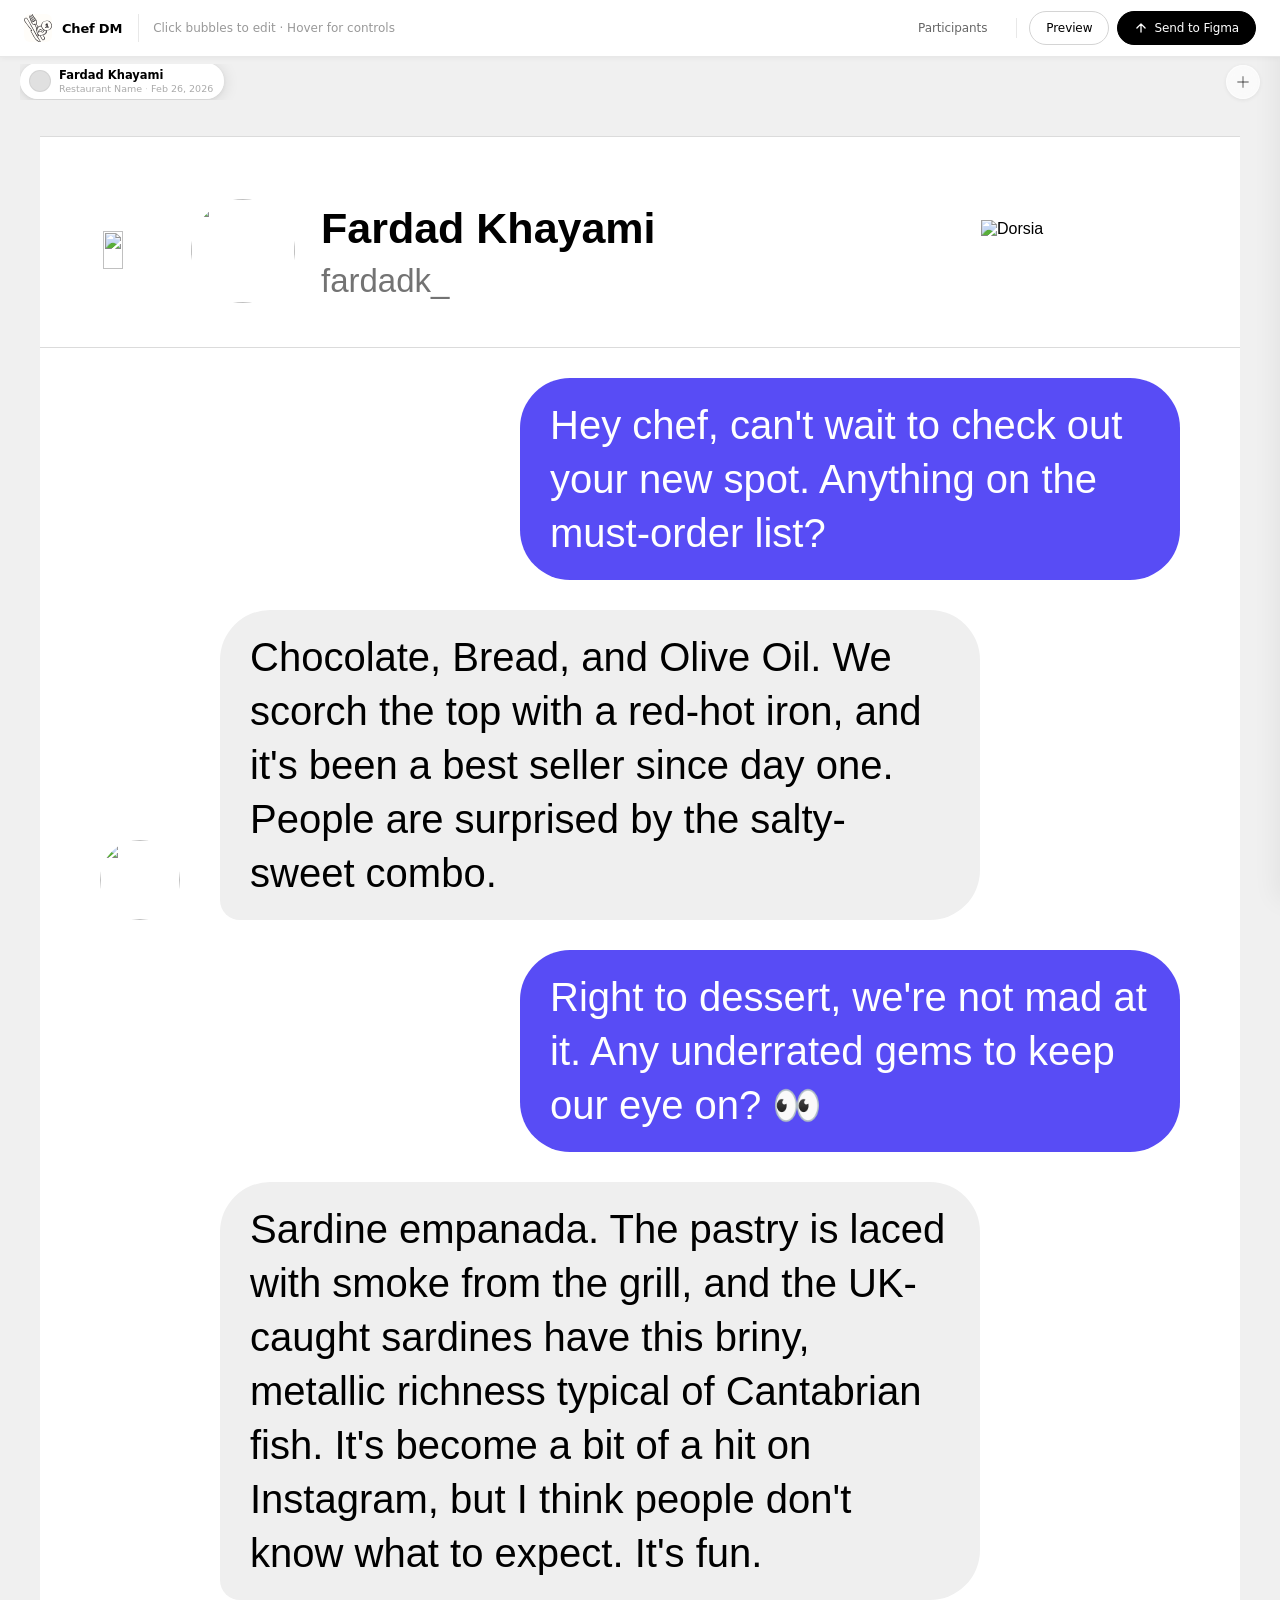
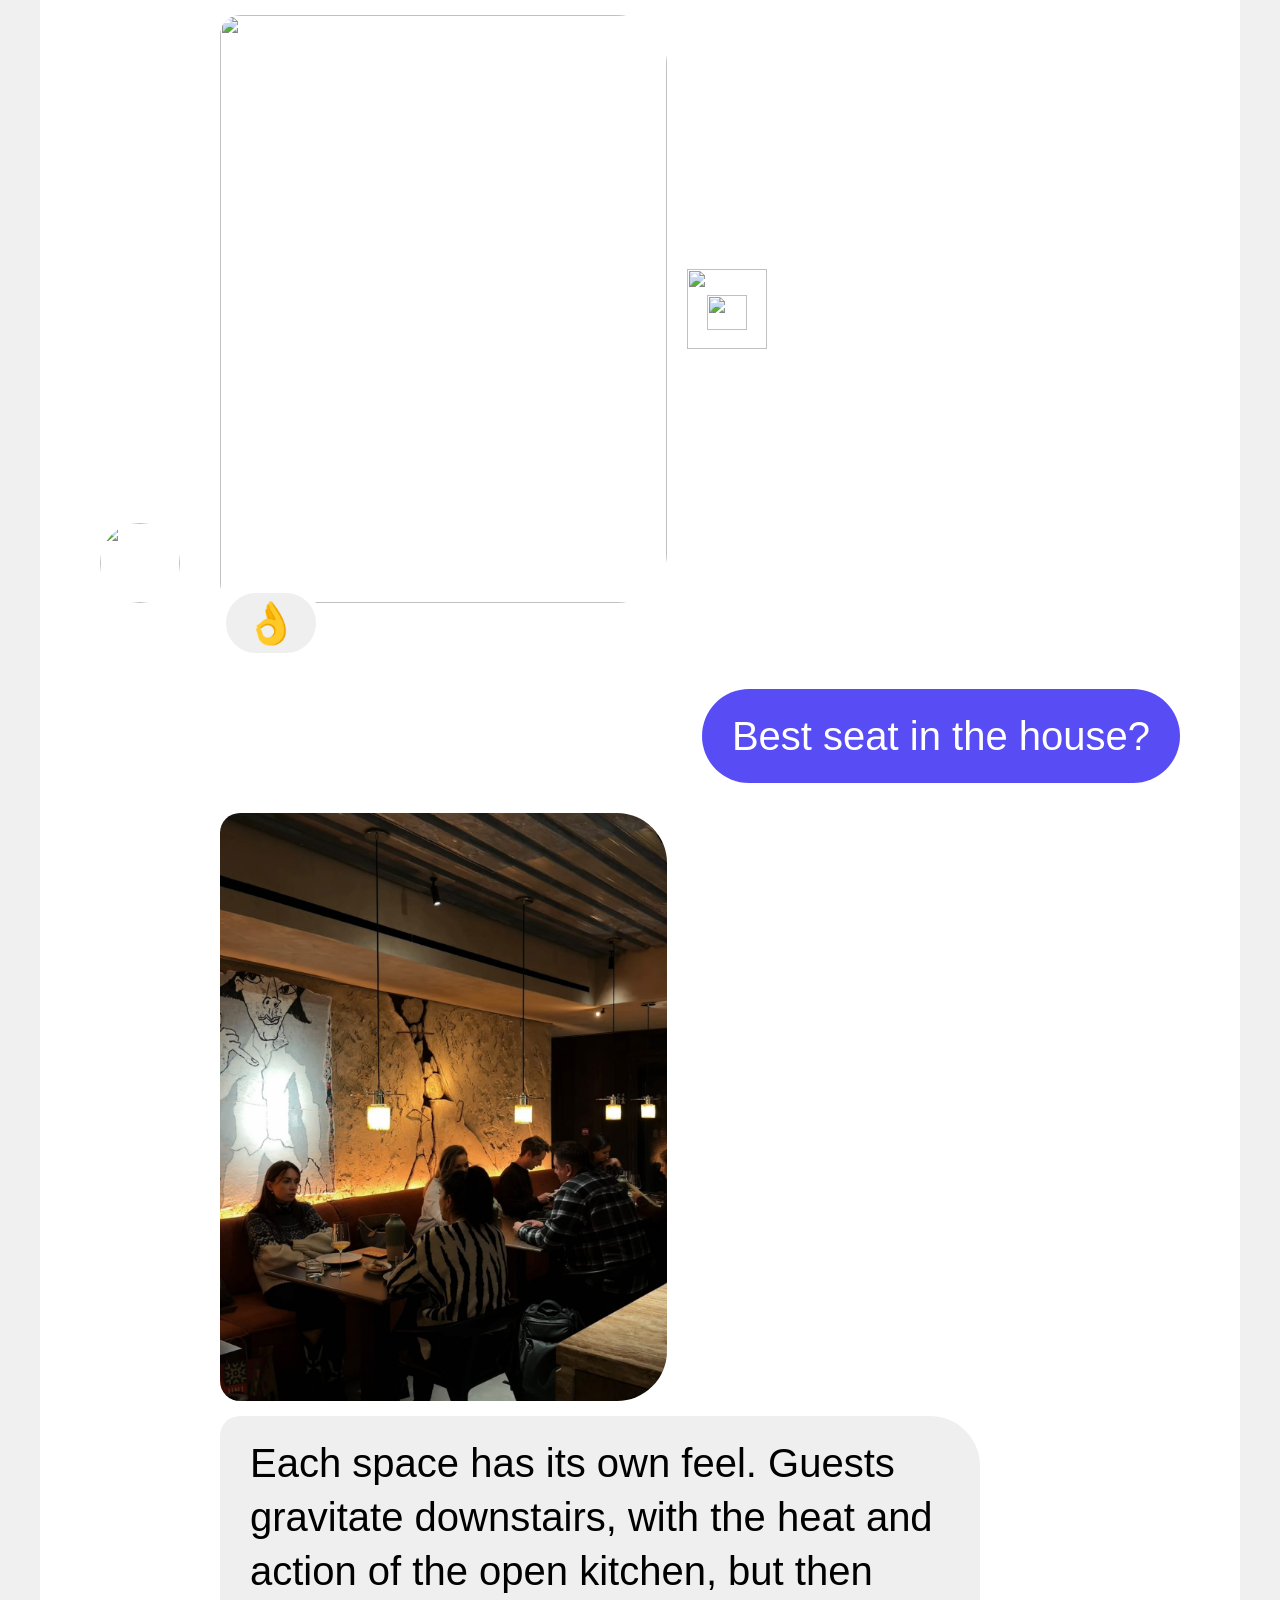
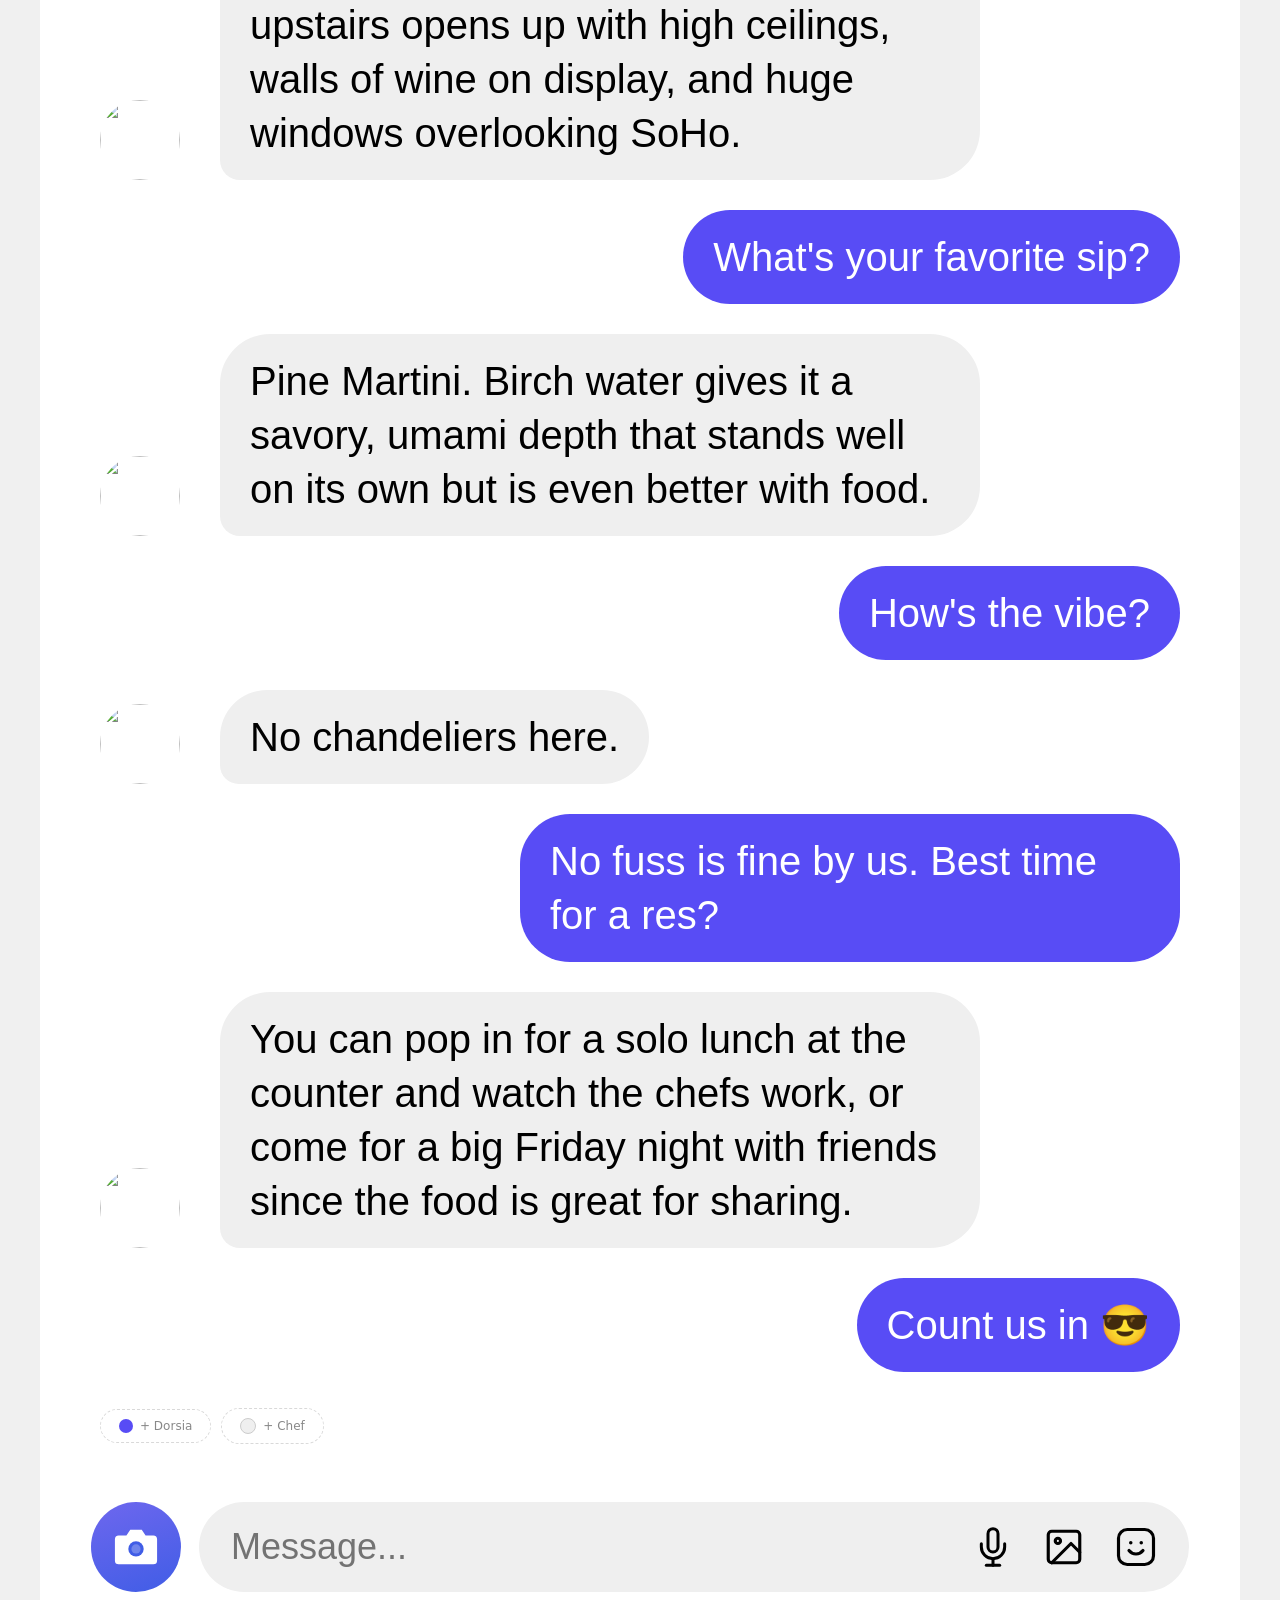
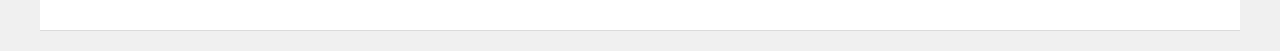
==== commit f9f09ab9: "fix: recreate footer as HTML/CSS — eliminates image crop entirely Replace bottom-banner Figma image " ====
--- a/index.html
+++ b/index.html
@@ -518,8 +518,25 @@
     .add-msg-dot { width:14px; height:14px; border-radius:50%; display:inline-block; flex-shrink:0; }
 
     /* ── BOTTOM BANNER ── */
-    .bottom-banner { width:1138px; height:146px; margin:10px auto 20px; overflow:hidden; border-radius:8px; }
-    .bottom-banner img { width:100%; height:100%; object-fit:cover; display:block; }
+    .bottom-banner {
+      width:1138px; margin:10px auto 20px;
+      background:#fff; display:flex; align-items:center;
+      padding:18px 20px; gap:18px; box-sizing:border-box;
+    }
+    .dm-cam-btn {
+      width:90px; height:90px; border-radius:50%; flex-shrink:0;
+      background:linear-gradient(160deg,#6E67EE 0%,#405DE6 100%);
+      display:flex; align-items:center; justify-content:center;
+    }
+    .dm-input-pill {
+      flex:1; height:90px; background:#efefef; border-radius:50px;
+      display:flex; align-items:center; padding:0 32px; gap:0;
+    }
+    .dm-placeholder {
+      flex:1; font-size:36px; color:#737373; font-weight:400;
+      font-family:-apple-system,BlinkMacSystemFont,'SF Pro Text',sans-serif;
+    }
+    .dm-input-icons { display:flex; align-items:center; gap:30px; }
 
     /* DM design fixed canvas width */
     #dm-design { width:1200px; }
@@ -528,7 +545,7 @@
     [contenteditable] { outline:none !important; cursor:text; }
 
     /* Smooth transitions for all chat regions */
-    .msg-outer, .dm-header, .bottom-banner, .add-msg-bar {
+    .msg-outer, .bottom-banner, .add-msg-bar {
       transition: filter .28s cubic-bezier(0.4,0,0.2,1),
                   opacity .28s cubic-bezier(0.4,0,0.2,1);
     }
@@ -540,6 +557,8 @@
     body.editing-mode .add-msg-bar {
       filter: blur(2.5px); opacity: 0.3;
     }
+    /* Header is always sharp — never blurred under any condition */
+    .dm-header { filter: none !important; opacity: 1 !important; }
     body.editing-mode .editing-active {
       position: relative; z-index: 10;
     }
@@ -637,6 +656,9 @@
         </div>
         <div><div class="p-label">Handle</div>
           <input class="p-input" id="p-chef-header-handle" placeholder="chefhandle_" oninput="updateChefHeaderHandle(this.value)">
+        </div>
+        <div><div class="p-label">Restaurant</div>
+          <input class="p-input" id="p-chef-header-venue" placeholder="Restaurant name" oninput="updateChefVenue(this.value)">
         </div>
       </div>
     </div>
@@ -741,7 +763,40 @@
 
   <!-- FOOTER BANNER (never changes) -->
   <div class="bottom-banner">
-    <img src="https://www.figma.com/api/mcp/asset/d0f8bc37-dc4a-47fd-a405-0c44a5be3cf8" alt="">
+    <!-- Camera button -->
+    <div class="dm-cam-btn">
+      <svg width="46" height="46" viewBox="0 0 24 24" fill="none" xmlns="http://www.w3.org/2000/svg">
+        <path d="M23 19a2 2 0 0 1-2 2H3a2 2 0 0 1-2-2V8a2 2 0 0 1 2-2h4l2-3h6l2 3h4a2 2 0 0 1 2 2z" fill="white"/>
+        <circle cx="12" cy="13" r="4" fill="#405DE6"/>
+        <circle cx="12" cy="13" r="2.4" fill="white" opacity="0.25"/>
+      </svg>
+    </div>
+    <!-- Input pill -->
+    <div class="dm-input-pill">
+      <span class="dm-placeholder">Message...</span>
+      <div class="dm-input-icons">
+        <!-- Microphone -->
+        <svg width="40" height="40" viewBox="0 0 24 24" fill="none" stroke="#000" stroke-width="1.8" stroke-linecap="round" stroke-linejoin="round">
+          <path d="M12 1a3 3 0 0 0-3 3v8a3 3 0 0 0 6 0V4a3 3 0 0 0-3-3z"/>
+          <path d="M19 10v2a7 7 0 0 1-14 0v-2"/>
+          <line x1="12" y1="19" x2="12" y2="23"/>
+          <line x1="8" y1="23" x2="16" y2="23"/>
+        </svg>
+        <!-- Photo -->
+        <svg width="42" height="42" viewBox="0 0 24 24" fill="none" stroke="#000" stroke-width="1.8" stroke-linecap="round" stroke-linejoin="round">
+          <rect x="3" y="3" width="18" height="18" rx="2"/>
+          <circle cx="8.5" cy="8.5" r="1.5"/>
+          <polyline points="21 15 16 10 5 21"/>
+        </svg>
+        <!-- Sticker -->
+        <svg width="42" height="42" viewBox="0 0 24 24" fill="none" stroke="#000" stroke-width="1.8" stroke-linecap="round" stroke-linejoin="round">
+          <rect x="2" y="2" width="20" height="20" rx="5"/>
+          <path d="M8 14s1.5 2 4 2 4-2 4-2"/>
+          <circle cx="9" cy="9.5" r="1" fill="#000" stroke="none"/>
+          <circle cx="15" cy="9.5" r="1" fill="#000" stroke="none"/>
+        </svg>
+      </div>
+    </div>
   </div>
 
 </div><!-- /dm-design -->
@@ -857,6 +912,8 @@
   if (panelHeaderName) panelHeaderName.value = chat.chefName || '';
   if (panelHeaderHandle) panelHeaderHandle.value = chat.headerHandle || '';
   if (panelHeaderPhoto) panelHeaderPhoto.src = chat.profilePhotoSrc || A.profilePhoto;
+  const panelVenue = document.getElementById('p-chef-header-venue');
+  if (panelVenue) panelVenue.value = chat.venue || '';
 
   render();
   renderTabs();
@@ -1206,6 +1263,11 @@
   if (chat) chat.headerHandle = val;
 }
 
+function updateChefVenue(val) {
+  const chat = getActiveChat();
+  if (chat) { chat.venue = val; renderTabs(); }
+}
+
 function replaceHeaderPhoto() {
   pickFile(file => {
     const r = new FileReader();
@@ -1383,10 +1445,11 @@
   if (!e.target.hasAttribute('contenteditable')) return;
   if (document.body.classList.contains('preview-mode') ||
       document.body.classList.contains('figma-capture-mode')) return;
+  const msgOuter = e.target.closest('.msg-outer');
+  if (!msgOuter) return; // header / handle fields — don't trigger blur mode
   document.querySelectorAll('.editing-active').forEach(el => el.classList.remove('editing-active'));
   document.body.classList.add('editing-mode');
-  const msgOuter = e.target.closest('.msg-outer');
-  if (msgOuter) msgOuter.classList.add('editing-active');
+  msgOuter.classList.add('editing-active');
 });
 
 document.addEventListener('focusout', e => {
@@ -1407,7 +1470,9 @@
     if (panelInput) panelInput.value = val;
   }
   requestAnimationFrame(() => {
-    if (document.querySelector('[contenteditable]:focus')) return;
+    // Only keep editing-mode if focus moved to another message bubble, not the header
+    const focused = document.querySelector('[contenteditable]:focus');
+    if (focused && focused.closest('.msg-outer')) return;
     document.body.classList.remove('editing-mode');
     document.querySelectorAll('.editing-active').forEach(el => el.classList.remove('editing-active'));
   });
@@ -1438,8 +1503,7 @@
 window.addEventListener('resize', scaleDmForMobile);
 
 // ─── INIT ────────────────────────────────────────────────────────────────────
-render();
-renderTabs();
+loadChat(activeChatId);
 scaleDmForMobile();
 </script>
 </body>
